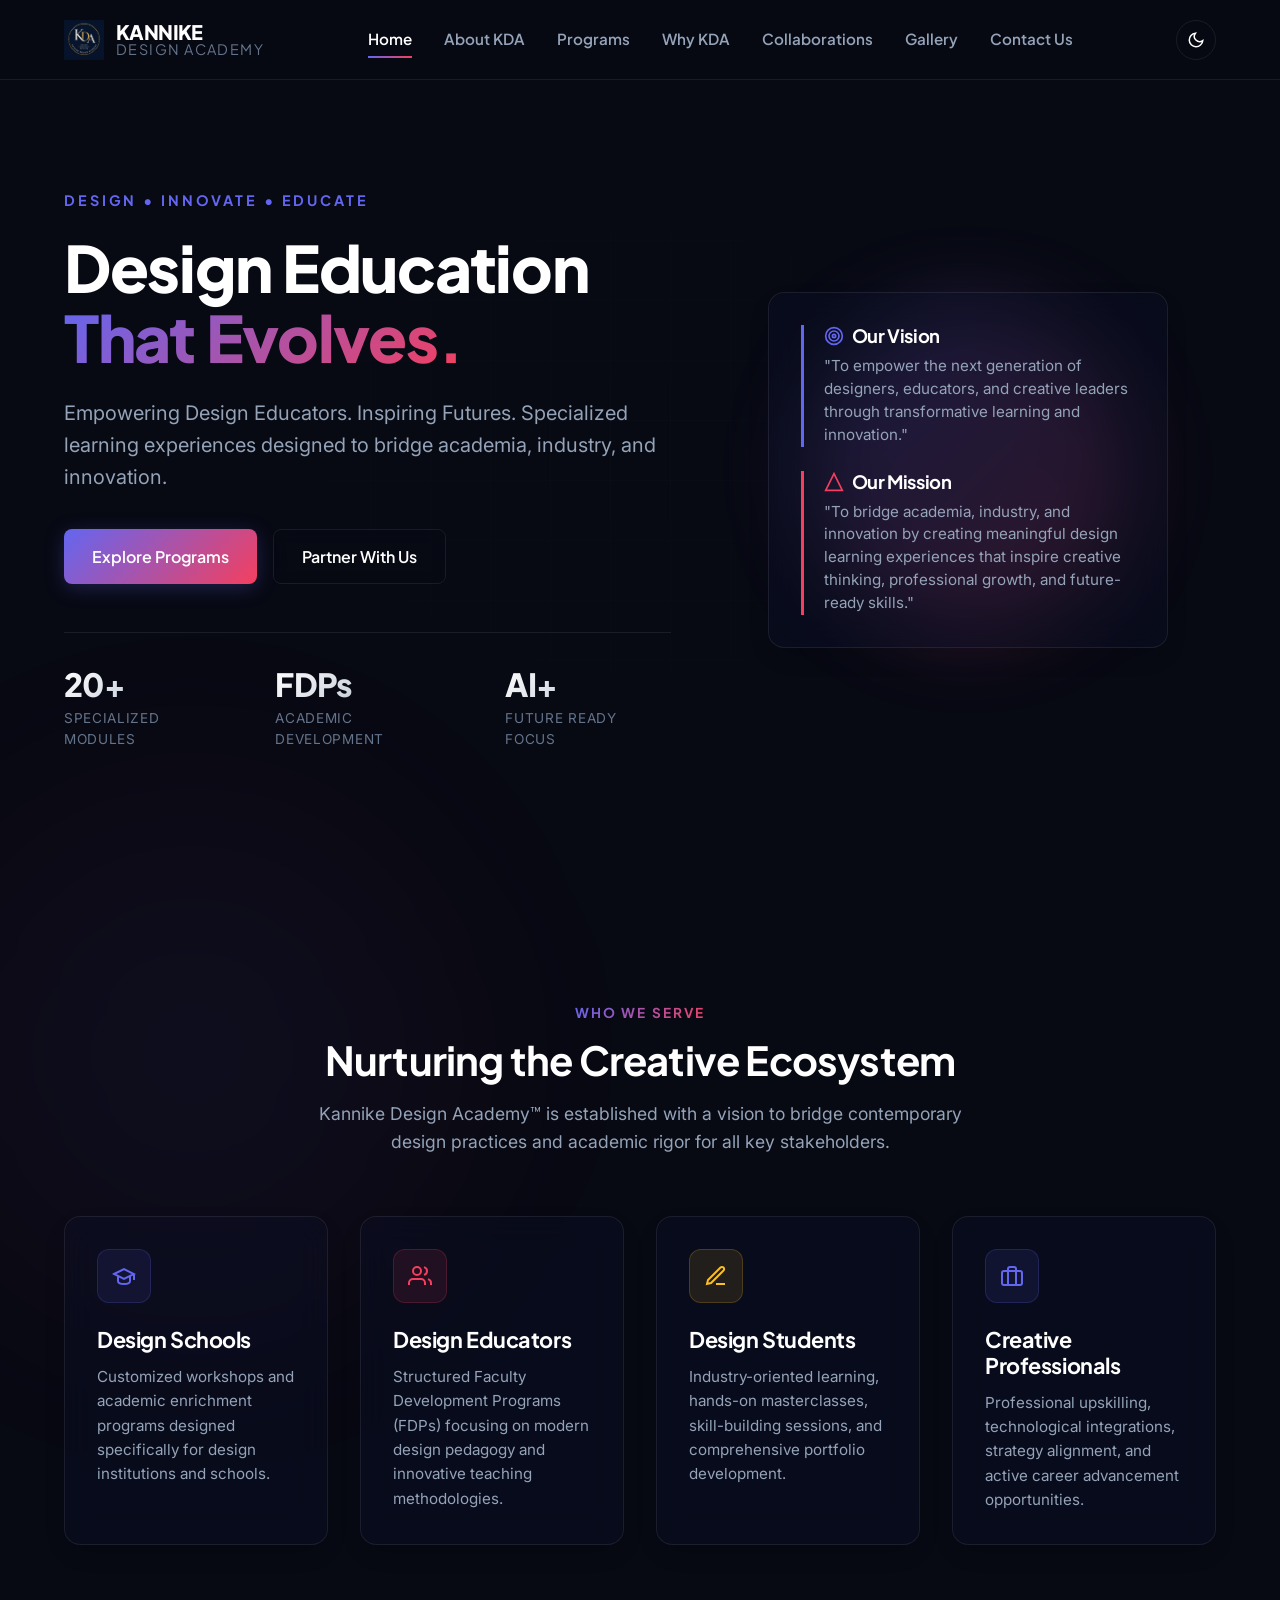
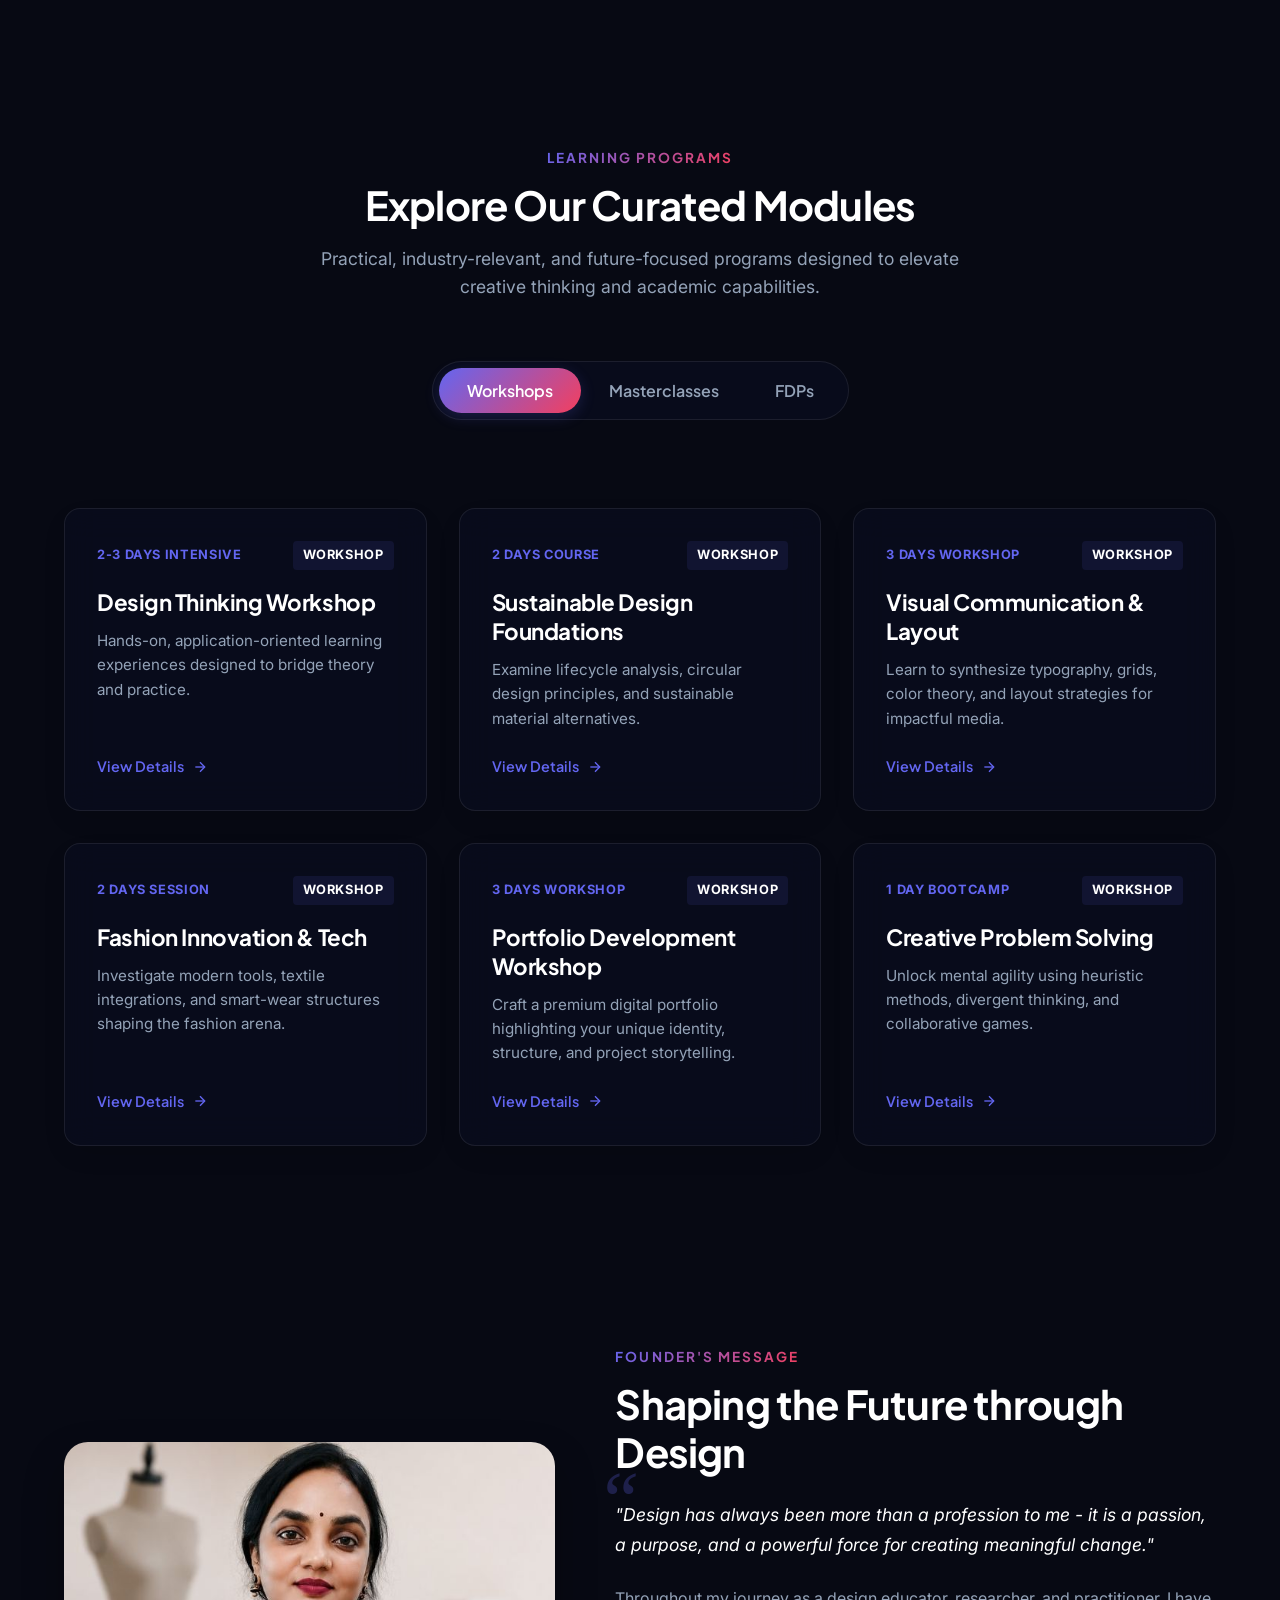
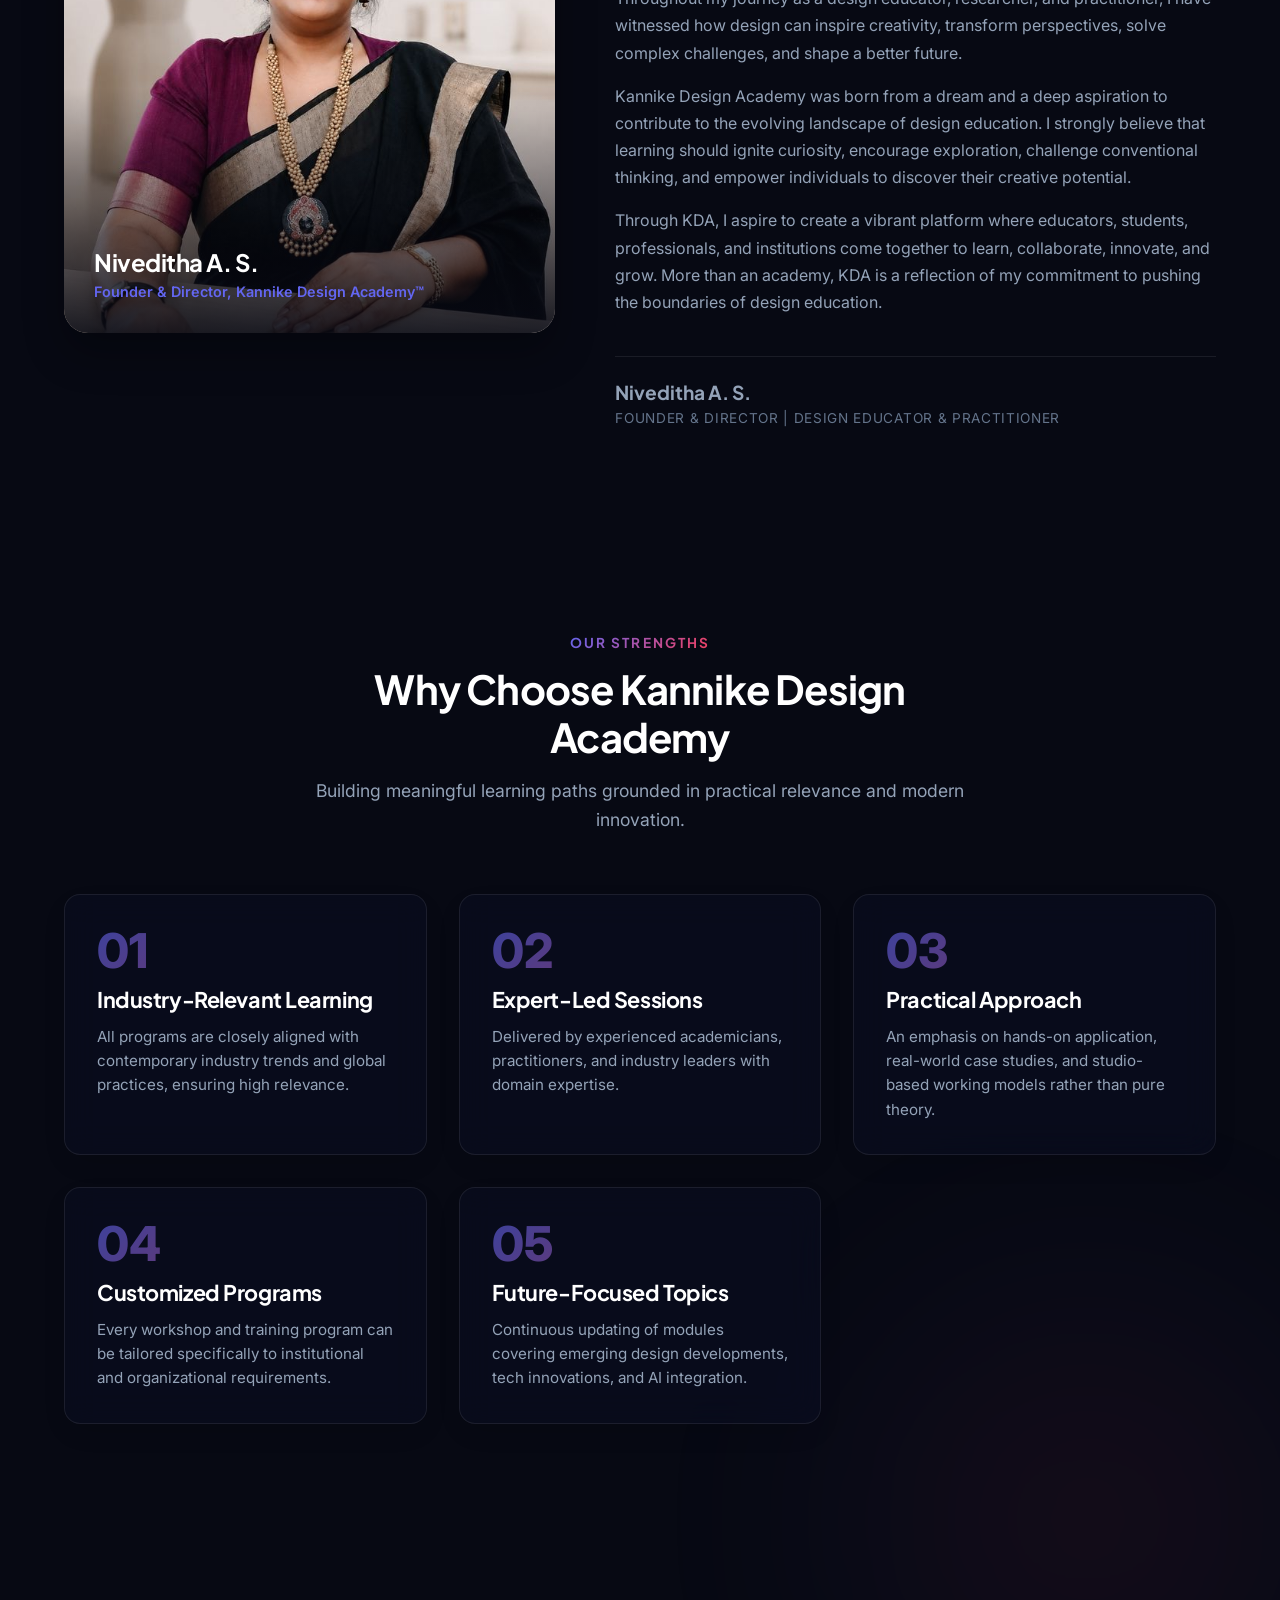
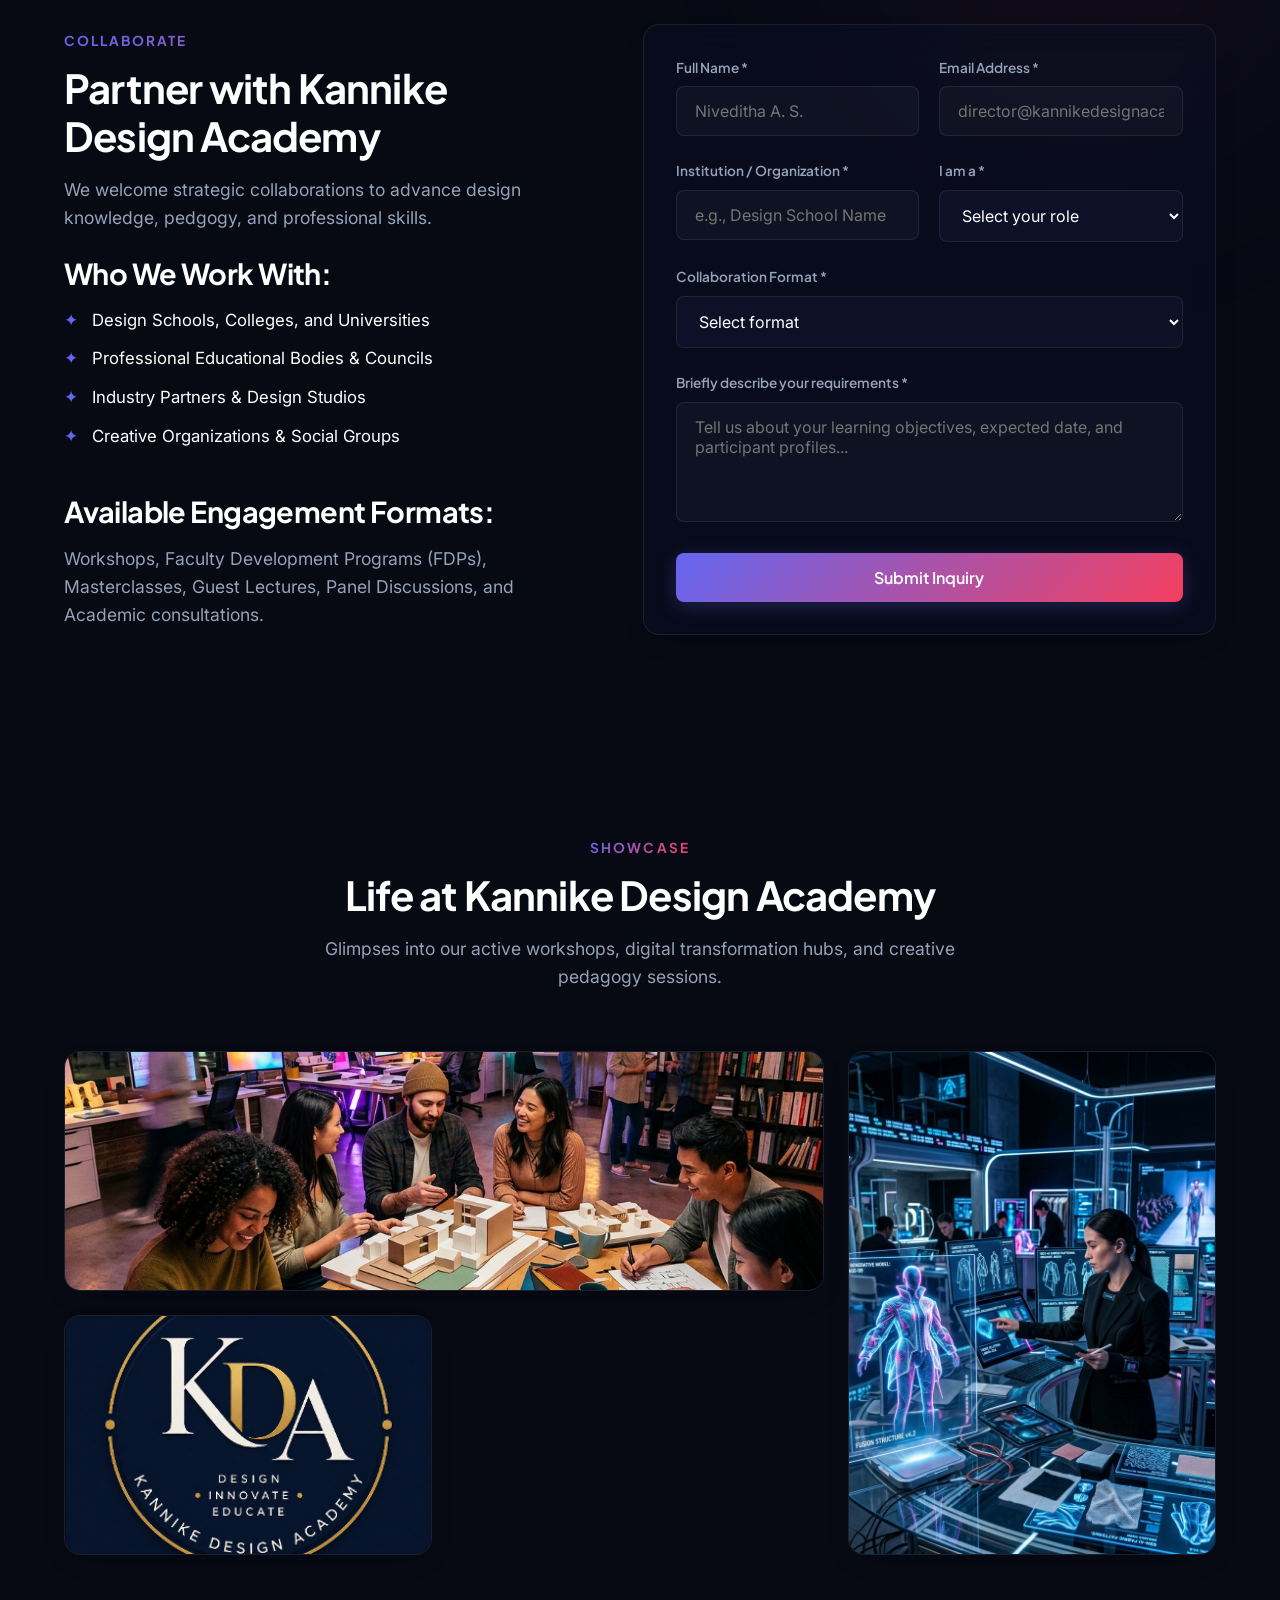
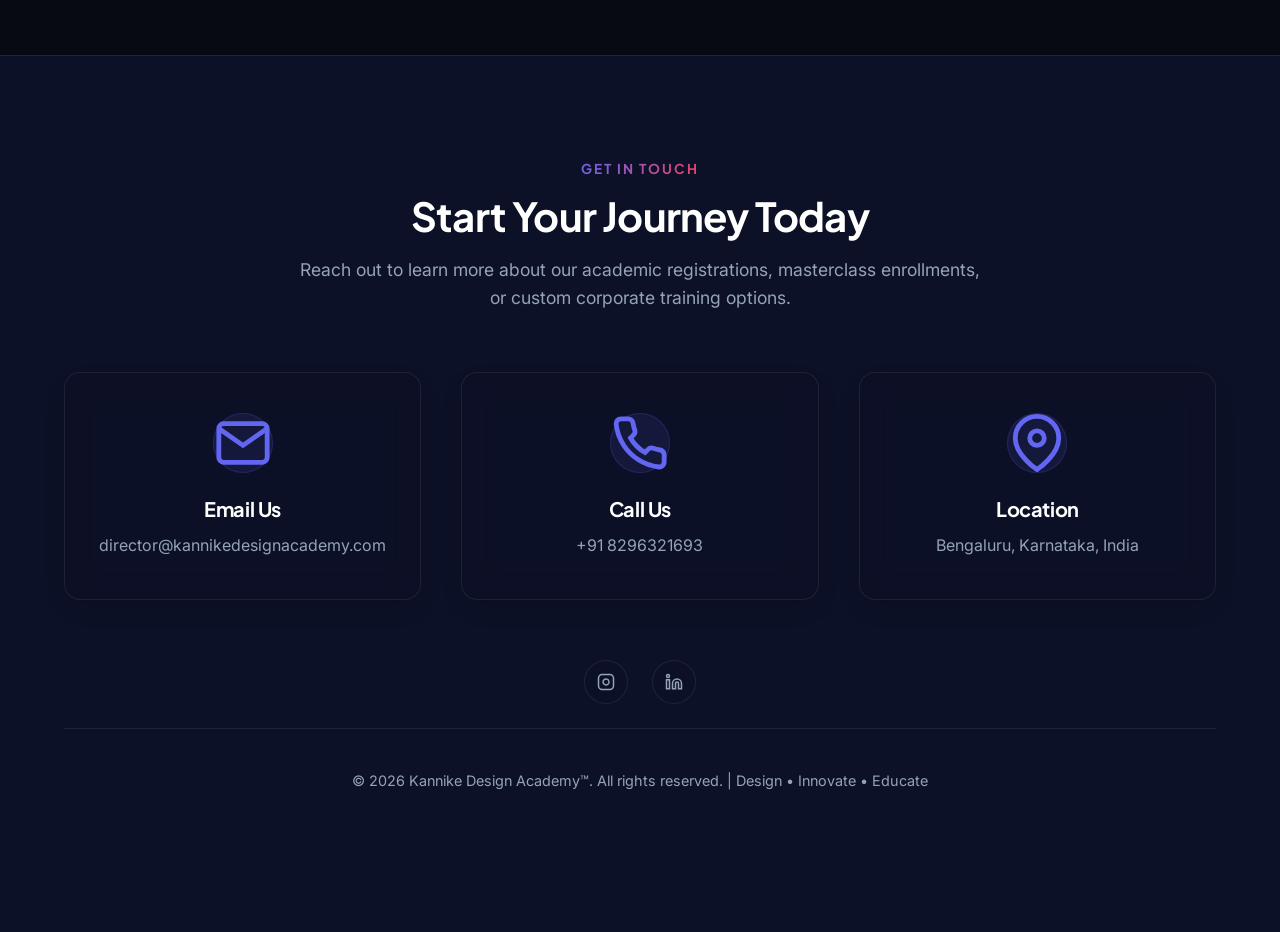
==== index.html @ 9d173d38 "Initial commit" ====
<!DOCTYPE html>
<html lang="en">
<head>
  <meta charset="UTF-8">
  <meta name="viewport" content="width=device-width, initial-scale=1.0">
  <meta name="description" content="Kannike Design Academy™ (KDA) bridges design academia, industry, and contemporary practice through professional development workshops, masterclasses, and FDPs.">
  <title>Kannike Design Academy | Design • Innovate • Educate</title>
  
  <!-- SEO & Social Icons -->
  <link rel="icon" type="image/png" href="assets/logo.png">
  
  <!-- CSS Stylesheet -->
  <link rel="stylesheet" href="index.css">
</head>
<body>

  <!-- ==========================================
       HEADER & NAVIGATION
       ========================================== -->
  <header class="header" id="header">
    <div class="container">
      <a href="#home" class="logo-container" id="nav-logo">
        <img src="assets/logo.png" alt="KDA Logo" class="logo-img">
        <h1 class="logo-text">KANNIKE<span>DESIGN ACADEMY</span></h1>
      </a>
      
      <nav class="nav-menu" id="nav-menu">
        <a href="#home" class="nav-link active" id="link-home">Home</a>
        <a href="#about" class="nav-link" id="link-about">About KDA</a>
        <a href="#programs" class="nav-link" id="link-programs">Programs</a>
        <a href="#why-us" class="nav-link" id="link-why-us">Why KDA</a>
        <a href="#collaborations" class="nav-link" id="link-collab">Collaborations</a>
        <a href="#gallery" class="nav-link" id="link-gallery">Gallery</a>
        <a href="#contact" class="nav-link" id="link-contact">Contact Us</a>
      </nav>
      
      <div class="nav-actions">
        <button class="theme-toggle" id="theme-toggle" aria-label="Toggle Theme">
          <!-- Sun Icon -->
          <svg class="sun-icon" viewBox="0 0 24 24" fill="none" stroke="currentColor" stroke-width="2">
            <circle cx="12" cy="12" r="5"></circle>
            <line x1="12" y1="1" x2="12" y2="3"></line>
            <line x1="12" y1="21" x2="12" y2="23"></line>
            <line x1="4.22" y1="4.22" x2="5.64" y2="5.64"></line>
            <line x1="18.36" y1="18.36" x2="19.78" y2="19.78"></line>
            <line x1="1" y1="12" x2="3" y2="12"></line>
            <line x1="21" y1="12" x2="23" y2="12"></line>
            <line x1="4.22" y1="19.78" x2="5.64" y2="18.36"></line>
            <line x1="18.36" y1="5.64" x2="19.78" y2="4.22"></line>
          </svg>
          <!-- Moon Icon -->
          <svg class="moon-icon" viewBox="0 0 24 24" fill="none" stroke="currentColor" stroke-width="2">
            <path d="M21 12.79A9 9 0 1 1 11.21 3 7 7 0 0 0 21 12.79z"></path>
          </svg>
        </button>
        
        <button class="burger" id="burger" aria-label="Open Menu">
          <span></span>
          <span></span>
          <span></span>
        </button>
      </div>
    </div>
  </header>

  <!-- ==========================================
       HERO BANNER
       ========================================== -->
  <section class="hero" id="home">
    <div class="container">
      <div class="hero-grid">
        <div class="hero-content">
          <span class="hero-tagline">Design • Innovate • Educate</span>
          <h2 class="hero-title">Design Education<br><span class="gradient-text">That Evolves.</span></h2>
          <p class="hero-desc">Empowering Design Educators. Inspiring Futures. Specialized learning experiences designed to bridge academia, industry, and innovation.</p>
          <div class="hero-ctas">
            <a href="#programs" class="btn btn-primary" id="cta-explore">Explore Programs</a>
            <a href="#collaborations" class="btn btn-secondary" id="cta-partner">Partner With Us</a>
          </div>
          <div class="hero-stats">
            <div class="stat-item">
              <h3>20+</h3>
              <p>Specialized Modules</p>
            </div>
            <div class="stat-item">
              <h3>FDPs</h3>
              <p>Academic Development</p>
            </div>
            <div class="stat-item">
              <h3>AI+</h3>
              <p>Future Ready Focus</p>
            </div>
          </div>
        </div>
        
        <div class="hero-visual">
          <div class="visual-sphere"></div>
          <div class="hero-card glass-card">
            <div class="mission-vision-card">
              <div class="mv-item">
                <h4>
                  <svg width="20" height="20" viewBox="0 0 24 24" fill="none" stroke="var(--accent-primary)" stroke-width="2">
                    <circle cx="12" cy="12" r="10"></circle>
                    <circle cx="12" cy="12" r="6"></circle>
                    <circle cx="12" cy="12" r="2"></circle>
                  </svg>
                  Our Vision
                </h4>
                <p>"To empower the next generation of designers, educators, and creative leaders through transformative learning and innovation."</p>
              </div>
              <div class="mv-item vision">
                <h4>
                  <svg width="20" height="20" viewBox="0 0 24 24" fill="none" stroke="var(--accent-secondary)" stroke-width="2">
                    <polygon points="12 2 2 22 22 22"></polygon>
                  </svg>
                  Our Mission
                </h4>
                <p>"To bridge academia, industry, and innovation by creating meaningful design learning experiences that inspire creative thinking, professional growth, and future-ready skills."</p>
              </div>
            </div>
          </div>
        </div>
      </div>
    </div>
  </section>

  <!-- ==========================================
       WHO WE SERVE
       ========================================== -->
  <section class="section" id="about">
    <div class="container">
      <div class="section-header">
        <span class="section-tag">Who We Serve</span>
        <h2 class="section-title">Nurturing the Creative Ecosystem</h2>
        <p class="section-desc">Kannike Design Academy™ is established with a vision to bridge contemporary design practices and academic rigor for all key stakeholders.</p>
      </div>
      
      <div class="serve-grid">
        <div class="serve-card glass-card">
          <div class="serve-icon">
            <svg viewBox="0 0 24 24" fill="none" stroke="currentColor" stroke-width="2">
              <path d="M22 10v6M2 10l10-5 10 5-10 5z"></path>
              <path d="M6 12v5c0 2 2 3 6 3s6-1 6-3v-5"></path>
            </svg>
          </div>
          <h3>Design Schools</h3>
          <p>Customized workshops and academic enrichment programs designed specifically for design institutions and schools.</p>
        </div>
        
        <div class="serve-card glass-card">
          <div class="serve-icon">
            <svg viewBox="0 0 24 24" fill="none" stroke="currentColor" stroke-width="2">
              <path d="M17 21v-2a4 4 0 0 0-4-4H5a4 4 0 0 0-4 4v2"></path>
              <circle cx="9" cy="7" r="4"></circle>
              <path d="M23 21v-2a4 4 0 0 0-3-3.87"></path>
              <path d="M16 3.13a4 4 0 0 1 0 7.75"></path>
            </svg>
          </div>
          <h3>Design Educators</h3>
          <p>Structured Faculty Development Programs (FDPs) focusing on modern design pedagogy and innovative teaching methodologies.</p>
        </div>
        
        <div class="serve-card glass-card">
          <div class="serve-icon">
            <svg viewBox="0 0 24 24" fill="none" stroke="currentColor" stroke-width="2">
              <path d="M12 20h9"></path>
              <path d="M16.5 3.5a2.121 2.121 0 0 1 3 3L7 19l-4 1 1-4L16.5 3.5z"></path>
            </svg>
          </div>
          <h3>Design Students</h3>
          <p>Industry-oriented learning, hands-on masterclasses, skill-building sessions, and comprehensive portfolio development.</p>
        </div>
        
        <div class="serve-card glass-card">
          <div class="serve-icon">
            <svg viewBox="0 0 24 24" fill="none" stroke="currentColor" stroke-width="2">
              <rect x="2" y="7" width="20" height="14" rx="2" ry="2"></rect>
              <path d="M16 21V5a2 2 0 0 0-2-2h-4a2 2 0 0 0-2 2v16"></path>
            </svg>
          </div>
          <h3>Creative Professionals</h3>
          <p>Professional upskilling, technological integrations, strategy alignment, and active career advancement opportunities.</p>
        </div>
      </div>
    </div>
  </section>

  <!-- ==========================================
       PROGRAMS (TABS SYSTEM)
       ========================================== -->
  <section class="section" id="programs">
    <div class="container">
      <div class="section-header">
        <span class="section-tag">Learning Programs</span>
        <h2 class="section-title">Explore Our Curated Modules</h2>
        <p class="section-desc">Practical, industry-relevant, and future-focused programs designed to elevate creative thinking and academic capabilities.</p>
      </div>
      
      <div class="programs-container">
        <!-- Tabs Buttons -->
        <div class="tabs-nav" role="tablist">
          <button class="tab-btn active" id="tab-workshops" role="tab" aria-selected="true" aria-controls="panel-workshops">Workshops</button>
          <button class="tab-btn" id="tab-masterclasses" role="tab" aria-selected="false" aria-controls="panel-masterclasses">Masterclasses</button>
          <button class="tab-btn" id="tab-fdps" role="tab" aria-selected="false" aria-controls="panel-fdps">FDPs</button>
        </div>
        
        <!-- Subfilters for Masterclasses categories -->
        <div class="subfilters-container" id="masterclass-filters">
          <button class="filter-btn active" data-category="all">All Masterclasses</button>
          <button class="filter-btn" data-category="pedagogy">Education & Pedagogy</button>
          <button class="filter-btn" data-category="ai">AI & Tech</button>
          <button class="filter-btn" data-category="fashion">Fashion & Lifestyle</button>
          <button class="filter-btn" data-category="communication">Communication Design</button>
          <button class="filter-btn" data-category="product">Product & Innovation</button>
        </div>
        
        <!-- Workshops Panel -->
        <div class="tab-panel active" id="panel-workshops" role="tabpanel" aria-labelledby="tab-workshops">
          <div class="programs-grid" id="grid-workshops">
            <!-- Dynamic Injection or Static Cards for Workshops -->
          </div>
        </div>
        
        <!-- Masterclasses Panel -->
        <div class="tab-panel" id="panel-masterclasses" role="tabpanel" aria-labelledby="tab-masterclasses">
          <div class="programs-grid" id="grid-masterclasses">
            <!-- Dynamic Injection for Masterclasses -->
          </div>
        </div>
        
        <!-- FDPs Panel -->
        <div class="tab-panel" id="panel-fdps" role="tabpanel" aria-labelledby="tab-fdps">
          <div class="programs-grid" id="grid-fdps">
            <!-- Dynamic Injection for FDPs -->
          </div>
        </div>
      </div>
    </div>
  </section>

  <!-- ==========================================
       FOUNDER'S MESSAGE
       ========================================== -->
  <section class="section" id="founder-section">
    <div class="container">
      <div class="founder-grid">
        <div class="founder-img-wrapper">
          <img src="assets/founder.jpg" alt="Niveditha A. S. - Founder & Director" class="founder-img">
          <div class="founder-overlay">
            <h4>Niveditha A. S.</h4>
            <p>Founder & Director, Kannike Design Academy™</p>
          </div>
        </div>
        
        <div class="founder-text">
          <span class="section-tag" style="align-self: flex-start;">Founder's Message</span>
          <h2 class="section-title" style="margin-bottom: 24px;">Shaping the Future through Design</h2>
          
          <blockquote class="founder-quote">
            "Design has always been more than a profession to me - it is a passion, a purpose, and a powerful force for creating meaningful change."
          </blockquote>
          
          <div class="founder-paragraphs">
            <p>Throughout my journey as a design educator, researcher, and practitioner, I have witnessed how design can inspire creativity, transform perspectives, solve complex challenges, and shape a better future.</p>
            <p>Kannike Design Academy was born from a dream and a deep aspiration to contribute to the evolving landscape of design education. I strongly believe that learning should ignite curiosity, encourage exploration, challenge conventional thinking, and empower individuals to discover their creative potential.</p>
            <p>Through KDA, I aspire to create a vibrant platform where educators, students, professionals, and institutions come together to learn, collaborate, innovate, and grow. More than an academy, KDA is a reflection of my commitment to pushing the boundaries of design education.</p>
          </div>
          
          <div class="founder-signature">
            <p class="signature-name">Niveditha A. S.</p>
            <p class="signature-title">Founder & Director | Design Educator & Practitioner</p>
          </div>
        </div>
      </div>
    </div>
  </section>

  <!-- ==========================================
       WHY CHOOSE KDA
       ========================================== -->
  <section class="section" id="why-us">
    <div class="container">
      <div class="section-header">
        <span class="section-tag">Our Strengths</span>
        <h2 class="section-title">Why Choose Kannike Design Academy</h2>
        <p class="section-desc">Building meaningful learning paths grounded in practical relevance and modern innovation.</p>
      </div>
      
      <div class="why-grid">
        <div class="why-card glass-card">
          <span class="why-num">01</span>
          <h3>Industry-Relevant Learning</h3>
          <p>All programs are closely aligned with contemporary industry trends and global practices, ensuring high relevance.</p>
        </div>
        
        <div class="why-card glass-card">
          <span class="why-num">02</span>
          <h3>Expert-Led Sessions</h3>
          <p>Delivered by experienced academicians, practitioners, and industry leaders with domain expertise.</p>
        </div>
        
        <div class="why-card glass-card">
          <span class="why-num">03</span>
          <h3>Practical Approach</h3>
          <p>An emphasis on hands-on application, real-world case studies, and studio-based working models rather than pure theory.</p>
        </div>
        
        <div class="why-card glass-card">
          <span class="why-num">04</span>
          <h3>Customized Programs</h3>
          <p>Every workshop and training program can be tailored specifically to institutional and organizational requirements.</p>
        </div>
        
        <div class="why-card glass-card">
          <span class="why-num">05</span>
          <h3>Future-Focused Topics</h3>
          <p>Continuous updating of modules covering emerging design developments, tech innovations, and AI integration.</p>
        </div>
      </div>
    </div>
  </section>

  <!-- ==========================================
       COLLABORATIONS / PARTNER WITH US
       ========================================== -->
  <section class="section" id="collaborations">
    <div class="container">
      <div class="collab-grid">
        <div class="collab-info">
          <span class="section-tag">Collaborate</span>
          <h2 class="section-title">Partner with Kannike Design Academy</h2>
          <p class="section-desc" style="margin-bottom: 24px;">We welcome strategic collaborations to advance design knowledge, pedgogy, and professional skills.</p>
          
          <h3>Who We Work With:</h3>
          <ul class="collab-list">
            <li>Design Schools, Colleges, and Universities</li>
            <li>Professional Educational Bodies & Councils</li>
            <li>Industry Partners & Design Studios</li>
            <li>Creative Organizations & Social Groups</li>
          </ul>
          
          <h3>Available Engagement Formats:</h3>
          <p class="section-desc">Workshops, Faculty Development Programs (FDPs), Masterclasses, Guest Lectures, Panel Discussions, and Academic consultations.</p>
        </div>
        
        <div class="collab-form-container glass-card">
          <div class="form-alert" id="form-success-alert">
            <svg width="20" height="20" viewBox="0 0 24 24" fill="none" stroke="currentColor" stroke-width="2">
              <path d="M22 11.08V12a10 10 0 1 1-5.93-9.14"></path>
              <polyline points="22 4 12 14.01 9 11.01"></polyline>
            </svg>
            <span>Thank you! Your collaboration request has been successfully submitted. We will connect with you shortly.</span>
          </div>
          
          <form id="collaboration-form">
            <div class="form-row">
              <div class="form-group">
                <label for="collab-name" class="form-label">Full Name *</label>
                <input type="text" id="collab-name" class="form-control" required placeholder="Niveditha A. S.">
              </div>
              <div class="form-group">
                <label for="collab-email" class="form-label">Email Address *</label>
                <input type="email" id="collab-email" class="form-control" required placeholder="director@kannikedesignacademy.com">
              </div>
            </div>
            
            <div class="form-row">
              <div class="form-group">
                <label for="collab-org" class="form-label">Institution / Organization *</label>
                <input type="text" id="collab-org" class="form-control" required placeholder="e.g., Design School Name">
              </div>
              <div class="form-group">
                <label for="collab-role" class="form-label">I am a *</label>
                <select id="collab-role" class="form-control" required style="background-color: var(--bg-secondary);">
                  <option value="" disabled selected>Select your role</option>
                  <option value="school">Academic Leader / school Representative</option>
                  <option value="educator">Design Educator</option>
                  <option value="student">Design Student</option>
                  <option value="professional">Creative Professional</option>
                  <option value="industry">Industry Partner</option>
                </select>
              </div>
            </div>
            
            <div class="form-group">
              <label for="collab-format" class="form-label">Collaboration Format *</label>
              <select id="collab-format" class="form-control" required style="background-color: var(--bg-secondary);">
                <option value="" disabled selected>Select format</option>
                <option value="workshop">Custom Workshop</option>
                <option value="fdp">Faculty Development Program</option>
                <option value="masterclass">Expert Masterclass</option>
                <option value="consultation">Academic / Curriculum Consultation</option>
                <option value="other">Other Collaboration</option>
              </select>
            </div>
            
            <div class="form-group">
              <label for="collab-message" class="form-label">Briefly describe your requirements *</label>
              <textarea id="collab-message" class="form-control" required placeholder="Tell us about your learning objectives, expected date, and participant profiles..."></textarea>
            </div>
            
            <button type="submit" class="btn btn-primary" id="btn-collab-submit" style="width: 100%;">Submit Inquiry</button>
          </form>
        </div>
      </div>
    </div>
  </section>

  <!-- ==========================================
       GALLERY SECTION
       ========================================== -->
  <section class="section" id="gallery">
    <div class="container">
      <div class="section-header">
        <span class="section-tag">Showcase</span>
        <h2 class="section-title">Life at Kannike Design Academy</h2>
        <p class="section-desc">Glimpses into our active workshops, digital transformation hubs, and creative pedagogy sessions.</p>
      </div>
      
      <div class="gallery-grid">
        <div class="gallery-item wide glass-card" style="padding: 0;">
          <img src="assets/gallery1.png" alt="Collaborative design workshop in progress" class="gallery-img">
          <div class="gallery-overlay">
            <h4>Collaborative Design Workshop</h4>
            <p>Practical and team-based creative problem solving.</p>
          </div>
        </div>
        
        <div class="gallery-item tall glass-card" style="padding: 0;">
          <img src="assets/gallery2.png" alt="Generative AI research station" class="gallery-img">
          <div class="gallery-overlay">
            <h4>Generative AI Fashion Lab</h4>
            <p>Integrating advanced technology into design workflows.</p>
          </div>
        </div>
        
        <div class="gallery-item glass-card" style="padding: 0;">
          <img src="assets/logo.png" alt="Brand Identity details" class="gallery-img">
          <div class="gallery-overlay">
            <h4>Brand Core</h4>
            <p>Kannike Design Academy Identity Showcase.</p>
          </div>
        </div>
      </div>
    </div>
  </section>

  <!-- ==========================================
       CONTACT US
       ========================================== -->
  <section class="section contact-section" id="contact">
    <div class="container">
      <div class="section-header">
        <span class="section-tag">Get In Touch</span>
        <h2 class="section-title">Start Your Journey Today</h2>
        <p class="section-desc">Reach out to learn more about our academic registrations, masterclass enrollments, or custom corporate training options.</p>
      </div>
      
      <div class="contact-grid">
        <div class="contact-card glass-card">
          <div class="contact-icon">
            <svg viewBox="0 0 24 24" fill="none" stroke="currentColor" stroke-width="2">
              <path d="M4 4h16c1.1 0 2 .9 2 2v12c0 1.1-.9 2-2 2H4c-1.1 0-2-.9-2-2V6c0-1.1.9-2 2-2z"></path>
              <polyline points="22,6 12,13 2,6"></polyline>
            </svg>
          </div>
          <h3>Email Us</h3>
          <p><a href="mailto:director@kannikedesignacademy.com">director@kannikedesignacademy.com</a></p>
        </div>
        
        <div class="contact-card glass-card">
          <div class="contact-icon">
            <svg viewBox="0 0 24 24" fill="none" stroke="currentColor" stroke-width="2">
              <path d="M22 16.92v3a2 2 0 0 1-2.18 2 19.79 19.79 0 0 1-8.63-3.07 19.5 19.5 0 0 1-6-6 19.79 19.79 0 0 1-3.07-8.67A2 2 0 0 1 4.11 2h3a2 2 0 0 1 2 1.72 12.84 12.84 0 0 0 .7 2.81 2 2 0 0 1-.45 2.11L8.09 9.91a16 16 0 0 0 6 6l1.27-1.27a2 2 0 0 1 2.11-.45 12.84 12.84 0 0 0 2.81.7A2 2 0 0 1 22 16.92z"></path>
            </svg>
          </div>
          <h3>Call Us</h3>
          <p><a href="tel:+918296321693">+91 8296321693</a></p>
        </div>
        
        <div class="contact-card glass-card">
          <div class="contact-icon">
            <svg viewBox="0 0 24 24" fill="none" stroke="currentColor" stroke-width="2">
              <path d="M21 10c0 7-9 13-9 13s-9-6-9-13a9 9 0 0 1 18 0z"></path>
              <circle cx="12" cy="10" r="3"></circle>
            </svg>
          </div>
          <h3>Location</h3>
          <p>Bengaluru, Karnataka, India</p>
        </div>
      </div>
      
      <div class="footer-socials">
        <a href="https://instagram.com/kannikedesignacademy" target="_blank" rel="noopener noreferrer" class="social-link" aria-label="Instagram">
          <svg viewBox="0 0 24 24" fill="none" stroke="currentColor" stroke-width="2">
            <rect x="2" y="2" width="20" height="20" rx="5" ry="5"></rect>
            <path d="M16 11.37A4 4 0 1 1 12.63 8 4 4 0 0 1 16 11.37z"></path>
            <line x1="17.5" y1="6.5" x2="17.51" y2="6.5"></line>
          </svg>
        </a>
        <a href="https://www.linkedin.com/in/kannike-design-academy-aa9038416/" target="_blank" rel="noopener noreferrer" class="social-link" aria-label="LinkedIn">
          <svg viewBox="0 0 24 24" fill="none" stroke="currentColor" stroke-width="2">
            <path d="M16 8a6 6 0 0 1 6 6v7h-4v-7a2 2 0 0 0-2-2 2 2 0 0 0-2 2v7h-4v-7a6 6 0 0 1 6-6z"></path>
            <rect x="2" y="9" width="4" height="12"></rect>
            <circle cx="4" cy="4" r="2"></circle>
          </svg>
        </a>
      </div>
      
      <footer class="footer">
        <p>&copy; 2026 Kannike Design Academy™. All rights reserved. | Design • Innovate • Educate</p>
      </footer>
    </div>
  </section>

  <!-- ==========================================
       PROGRAM DETAILS MODAL (DYNAMIC CONTENT)
       ========================================= -->
  <div class="modal-overlay" id="program-modal-overlay">
    <div class="modal-container glass-card" id="program-modal-container">
      <button class="modal-close" id="modal-close-btn" aria-label="Close modal">
        <svg viewBox="0 0 24 24" fill="none" stroke="currentColor" stroke-width="2">
          <line x1="18" y1="6" x2="6" y2="18"></line>
          <line x1="6" y1="6" x2="18" y2="18"></line>
        </svg>
      </button>
      <div id="modal-content-area">
        <!-- Content will be injected dynamically via JS -->
      </div>
    </div>
  </div>

  <!-- ==========================================
       LIGHTBOX MODAL FOR GALLERY
       ========================================== -->
  <div class="lightbox-overlay" id="lightbox-overlay">
    <div class="lightbox-img-wrapper">
      <img src="" alt="Gallery Lightbox" class="lightbox-img" id="lightbox-img">
    </div>
  </div>

  <!-- JavaScript -->
  <script src="index.js"></script>
</body>
</html>
---- index.css ----
@import url('https://fonts.googleapis.com/css2?family=Plus+Jakarta+Sans:wght@300;400;500;600;700;800&family=Inter:wght@300;400;500;600;700&display=swap');

/* ==========================================
   CSS VARIABLES & THEME SYSTEM
   ========================================== */
:root {
  /* Fonts */
  --font-heading: 'Plus Jakarta Sans', sans-serif;
  --font-body: 'Inter', sans-serif;

  /* Colors (Dark Mode - Default) */
  --bg-primary: #070913;
  --bg-secondary: #0d1127;
  --bg-card: rgba(13, 17, 39, 0.45);
  --bg-card-hover: rgba(22, 29, 66, 0.6);
  --border-color: rgba(255, 255, 255, 0.08);
  --border-hover: rgba(99, 102, 241, 0.4);
  
  --text-primary: #ffffff;
  --text-secondary: #94a3b8;
  --text-muted: #64748b;
  
  --accent-primary: #6366f1; /* Indigo */
  --accent-primary-rgb: 99, 102, 241;
  --accent-secondary: #f43f5e; /* Rose */
  --accent-secondary-rgb: 244, 63, 94;
  --accent-tertiary: #fbbf24; /* Amber / Gold */
  
  --glow-color: rgba(99, 102, 241, 0.15);
  
  /* UI Constants */
  --header-height: 80px;
  --radius-sm: 8px;
  --radius-md: 16px;
  --radius-lg: 24px;
  --transition-smooth: all 0.4s cubic-bezier(0.4, 0, 0.2, 1);
  --container-width: 1200px;
  --bg-header: rgba(7, 9, 19, 0.75);
}

/* Light Mode Overrides */
.light-theme {
  --bg-primary: #f8fafc;
  --bg-secondary: #f1f5f9;
  --bg-card: rgba(255, 255, 255, 0.65);
  --bg-card-hover: rgba(255, 255, 255, 0.9);
  --border-color: rgba(15, 23, 42, 0.08);
  --border-hover: rgba(99, 102, 241, 0.3);
  
  --text-primary: #0f172a;
  --text-secondary: #475569;
  --text-muted: #64748b;
  
  --accent-primary: #4f46e5;
  --accent-primary-rgb: 79, 70, 229;
  --accent-secondary: #e11d48;
  --accent-secondary-rgb: 225, 29, 72;
  
  --glow-color: rgba(79, 70, 229, 0.08);
  --bg-header: rgba(248, 250, 252, 0.75);
}

/* ==========================================
   RESET & BASE STYLES
   ========================================== */
* {
  margin: 0;
  padding: 0;
  box-sizing: border-box;
}

html {
  scroll-behavior: smooth;
  overflow-x: hidden;
}

body {
  background-color: var(--bg-primary);
  color: var(--text-primary);
  font-family: var(--font-body);
  line-height: 1.6;
  transition: background-color 0.5s ease, color 0.5s ease;
  position: relative;
  overflow-x: hidden;
}

/* Ambient glow blobs in background */
body::before, body::after {
  content: "";
  position: absolute;
  width: 50vw;
  height: 50vw;
  border-radius: 50%;
  background: radial-gradient(circle, rgba(var(--accent-primary-rgb), 0.08) 0%, rgba(var(--accent-secondary-rgb), 0.03) 50%, transparent 100%);
  z-index: -2;
  pointer-events: none;
  filter: blur(80px);
  top: 10%;
  left: -10%;
}
body::after {
  background: radial-gradient(circle, rgba(var(--accent-secondary-rgb), 0.07) 0%, rgba(var(--accent-primary-rgb), 0.02) 60%, transparent 100%);
  top: 60%;
  right: -10%;
  left: auto;
}

h1, h2, h3, h4, h5, h6 {
  font-family: var(--font-heading);
  font-weight: 700;
  letter-spacing: -0.02em;
  line-height: 1.2;
}

p {
  color: var(--text-secondary);
}

a {
  text-decoration: none;
  color: inherit;
  transition: var(--transition-smooth);
}

button, input, textarea, select {
  font-family: inherit;
  font-size: inherit;
}

/* Custom Scrollbar */
::-webkit-scrollbar {
  width: 10px;
}
::-webkit-scrollbar-track {
  background: var(--bg-primary);
}
::-webkit-scrollbar-thumb {
  background: var(--border-color);
  border-radius: 5px;
  border: 2px solid var(--bg-primary);
}
::-webkit-scrollbar-thumb:hover {
  background: var(--text-muted);
}

/* ==========================================
   LAYOUT & UTILITIES
   ========================================== */
.container {
  width: 100%;
  max-width: var(--container-width);
  margin: 0 auto;
  padding: 0 24px;
}

.section {
  padding: 100px 0;
  position: relative;
}

.section-header {
  text-align: center;
  max-width: 700px;
  margin: 0 auto 60px auto;
}

.section-tag {
  display: inline-block;
  font-family: var(--font-heading);
  font-size: 0.85rem;
  font-weight: 700;
  text-transform: uppercase;
  letter-spacing: 0.15em;
  background: linear-gradient(135deg, var(--accent-primary), var(--accent-secondary));
  -webkit-background-clip: text;
  -webkit-text-fill-color: transparent;
  margin-bottom: 12px;
}

.section-title {
  font-size: 2.5rem;
  margin-bottom: 16px;
}

.section-desc {
  font-size: 1.1rem;
  color: var(--text-secondary);
}

/* Buttons */
.btn {
  display: inline-flex;
  align-items: center;
  justify-content: center;
  padding: 14px 28px;
  border-radius: var(--radius-sm);
  font-weight: 600;
  cursor: pointer;
  transition: var(--transition-smooth);
  border: none;
  font-family: var(--font-heading);
  gap: 8px;
}

.btn-primary {
  background: linear-gradient(135deg, var(--accent-primary), var(--accent-secondary));
  color: #ffffff;
  box-shadow: 0 4px 20px rgba(var(--accent-primary-rgb), 0.25);
  position: relative;
  overflow: hidden;
  z-index: 1;
}

.btn-primary::before {
  content: '';
  position: absolute;
  top: 0;
  left: 0;
  width: 100%;
  height: 100%;
  background: linear-gradient(135deg, var(--accent-secondary), var(--accent-primary));
  opacity: 0;
  transition: var(--transition-smooth);
  z-index: -1;
}

.btn-primary:hover {
  box-shadow: 0 6px 24px rgba(var(--accent-primary-rgb), 0.35);
  transform: translateY(-2px);
}

.btn-primary:hover::before {
  opacity: 1;
}

.btn-secondary {
  background: transparent;
  color: var(--text-primary);
  border: 1px solid var(--border-color);
  backdrop-filter: blur(8px);
}

.btn-secondary:hover {
  background: var(--bg-card-hover);
  border-color: var(--text-secondary);
  transform: translateY(-2px);
}

/* Glass Card Base */
.glass-card {
  background: var(--bg-card);
  backdrop-filter: blur(16px);
  -webkit-backdrop-filter: blur(16px);
  border: 1px solid var(--border-color);
  border-radius: var(--radius-md);
  padding: 32px;
  transition: var(--transition-smooth);
  box-shadow: 0 10px 30px -10px rgba(0, 0, 0, 0.2);
}

.glass-card:hover {
  border-color: var(--border-hover);
  transform: translateY(-5px);
  box-shadow: 0 15px 35px -5px rgba(0, 0, 0, 0.3), 0 0 15px var(--glow-color);
}

/* Gradient Text */
.gradient-text {
  background: linear-gradient(135deg, var(--accent-primary) 0%, var(--accent-secondary) 100%);
  -webkit-background-clip: text;
  -webkit-text-fill-color: transparent;
}

/* ==========================================
   HEADER & NAVIGATION
   ========================================== */
.header {
  position: fixed;
  top: 0;
  left: 0;
  width: 100%;
  height: var(--header-height);
  z-index: 100;
  background: var(--bg-header);
  backdrop-filter: blur(12px);
  -webkit-backdrop-filter: blur(12px);
  border-bottom: 1px solid var(--border-color);
  transition: var(--transition-smooth);
}

.header.scrolled {
  height: 70px;
  background: var(--bg-primary);
  box-shadow: 0 4px 20px rgba(0, 0, 0, 0.15);
}

.header .container {
  height: 100%;
  display: flex;
  align-items: center;
  justify-content: space-between;
}

.logo-container {
  display: flex;
  align-items: center;
  gap: 12px;
}

.logo-img {
  height: 40px;
  width: auto;
}

.logo-text {
  font-size: 1.25rem;
  font-weight: 800;
  letter-spacing: -0.03em;
  font-family: var(--font-heading);
}

.logo-text span {
  font-weight: 400;
  font-size: 0.9rem;
  color: var(--text-muted);
  display: block;
  margin-top: -3px;
  letter-spacing: 0.1em;
}

.nav-menu {
  display: flex;
  align-items: center;
  gap: 32px;
}

.nav-link {
  font-family: var(--font-heading);
  font-size: 0.95rem;
  font-weight: 600;
  color: var(--text-secondary);
  position: relative;
  padding: 6px 0;
}

.nav-link:hover, .nav-link.active {
  color: var(--text-primary);
}

.nav-link::after {
  content: '';
  position: absolute;
  bottom: 0;
  left: 0;
  width: 0;
  height: 2px;
  background: linear-gradient(90deg, var(--accent-primary), var(--accent-secondary));
  transition: var(--transition-smooth);
}

.nav-link:hover::after, .nav-link.active::after {
  width: 100%;
}

.nav-actions {
  display: flex;
  align-items: center;
  gap: 20px;
}

/* Theme Toggle Button */
.theme-toggle {
  background: transparent;
  border: 1px solid var(--border-color);
  width: 40px;
  height: 40px;
  border-radius: 50%;
  cursor: pointer;
  display: flex;
  align-items: center;
  justify-content: center;
  color: var(--text-primary);
  transition: var(--transition-smooth);
}

.theme-toggle:hover {
  background: var(--bg-card-hover);
  border-color: var(--accent-primary);
}

.theme-toggle svg {
  width: 18px;
  height: 18px;
}

.theme-toggle .sun-icon {
  display: none;
}

.light-theme .theme-toggle .sun-icon {
  display: block;
}

.light-theme .theme-toggle .moon-icon {
  display: none;
}

/* Burger Menu */
.burger {
  display: none;
  cursor: pointer;
  background: transparent;
  border: none;
  padding: 8px;
}

.burger span {
  display: block;
  width: 24px;
  height: 2px;
  background-color: var(--text-primary);
  margin: 5px 0;
  transition: 0.4s;
}

/* ==========================================
   HERO BANNER
   ========================================== */
.hero {
  min-height: 100vh;
  display: flex;
  align-items: center;
  padding-top: calc(var(--header-height) + 40px);
  padding-bottom: 80px;
  position: relative;
  overflow: hidden;
}

/* Grid background pattern */
.hero::before {
  content: '';
  position: absolute;
  inset: 0;
  background-image: 
    linear-gradient(rgba(255, 255, 255, 0.01) 1px, transparent 1px),
    linear-gradient(90deg, rgba(255, 255, 255, 0.01) 1px, transparent 1px);
  background-size: 60px 60px;
  background-position: center top;
  mask-image: radial-gradient(ellipse at 50% 50%, black, transparent 70%);
  -webkit-mask-image: radial-gradient(ellipse at 50% 50%, black, transparent 70%);
  z-index: -1;
  pointer-events: none;
}

.hero-grid {
  display: grid;
  grid-template-columns: 1.1fr 0.9fr;
  gap: 48px;
  align-items: center;
}

.hero-content {
  display: flex;
  flex-direction: column;
}

.hero-tagline {
  font-family: var(--font-heading);
  font-size: 0.9rem;
  letter-spacing: 0.2em;
  text-transform: uppercase;
  color: var(--accent-primary);
  font-weight: 700;
  margin-bottom: 20px;
}

.hero-title {
  font-size: 4rem;
  line-height: 1.1;
  margin-bottom: 24px;
  font-weight: 800;
}

.hero-desc {
  font-size: 1.25rem;
  line-height: 1.6;
  margin-bottom: 36px;
  max-width: 600px;
}

.hero-ctas {
  display: flex;
  gap: 16px;
  margin-bottom: 48px;
}

.hero-stats {
  display: flex;
  gap: 40px;
  border-top: 1px solid var(--border-color);
  padding-top: 32px;
}

.stat-item h3 {
  font-size: 2rem;
  font-weight: 800;
  margin-bottom: 4px;
  background: linear-gradient(135deg, var(--text-primary), var(--text-secondary));
  -webkit-background-clip: text;
  -webkit-text-fill-color: transparent;
}

.stat-item p {
  font-size: 0.85rem;
  text-transform: uppercase;
  letter-spacing: 0.05em;
  color: var(--text-muted);
}

/* Hero Right Side Interactive Display */
.hero-visual {
  position: relative;
  display: flex;
  justify-content: center;
  align-items: center;
}

.visual-sphere {
  width: 320px;
  height: 320px;
  border-radius: 50%;
  background: linear-gradient(135deg, rgba(var(--accent-primary-rgb), 0.3) 0%, rgba(var(--accent-secondary-rgb), 0.3) 100%);
  filter: blur(40px);
  position: absolute;
  z-index: -1;
  animation: float-sphere 8s infinite alternate ease-in-out;
}

.hero-card {
  width: 100%;
  max-width: 400px;
  position: relative;
  z-index: 1;
}

.mission-vision-card {
  display: flex;
  flex-direction: column;
  gap: 24px;
}

.mv-item {
  border-left: 3px solid var(--accent-primary);
  padding-left: 20px;
}

.mv-item.vision {
  border-left-color: var(--accent-secondary);
}

.mv-item h4 {
  font-size: 1.15rem;
  margin-bottom: 8px;
  display: flex;
  align-items: center;
  gap: 8px;
}

.mv-item p {
  font-size: 0.95rem;
  line-height: 1.5;
}

/* ==========================================
   WHO WE SERVE
   ========================================== */
.serve-grid {
  display: grid;
  grid-template-columns: repeat(auto-fit, minmax(260px, 1fr));
  gap: 32px;
}

.serve-card {
  display: flex;
  flex-direction: column;
}

.serve-icon {
  width: 54px;
  height: 54px;
  border-radius: 12px;
  background: rgba(var(--accent-primary-rgb), 0.1);
  display: flex;
  align-items: center;
  justify-content: center;
  color: var(--accent-primary);
  margin-bottom: 24px;
  border: 1px solid rgba(var(--accent-primary-rgb), 0.2);
}

.serve-card:nth-child(2) .serve-icon {
  background: rgba(var(--accent-secondary-rgb), 0.1);
  color: var(--accent-secondary);
  border-color: rgba(var(--accent-secondary-rgb), 0.2);
}

.serve-card:nth-child(3) .serve-icon {
  background: rgba(251, 191, 36, 0.1);
  color: var(--accent-tertiary);
  border-color: rgba(251, 191, 36, 0.2);
}

.serve-card:nth-child(4) .serve-icon {
  background: rgba(99, 102, 241, 0.1);
  color: var(--accent-primary);
  border-color: rgba(99, 102, 241, 0.2);
}

.serve-card svg {
  width: 24px;
  height: 24px;
}

.serve-card h3 {
  font-size: 1.35rem;
  margin-bottom: 12px;
}

.serve-card p {
  font-size: 0.95rem;
}

/* ==========================================
   PROGRAMS (WORKSHOPS, MASTERCLASSES, FDPS)
   ========================================== */
.programs-container {
  display: flex;
  flex-direction: column;
  align-items: center;
}

/* Tab Navigation */
.tabs-nav {
  display: flex;
  background: var(--bg-card);
  padding: 6px;
  border-radius: 30px;
  border: 1px solid var(--border-color);
  margin-bottom: 48px;
}

.tab-btn {
  background: transparent;
  border: none;
  padding: 12px 28px;
  border-radius: 24px;
  font-family: var(--font-heading);
  font-weight: 600;
  color: var(--text-secondary);
  cursor: pointer;
  transition: var(--transition-smooth);
}

.tab-btn:hover {
  color: var(--text-primary);
}

.tab-btn.active {
  background: linear-gradient(135deg, var(--accent-primary), var(--accent-secondary));
  color: #ffffff;
  box-shadow: 0 4px 15px rgba(var(--accent-primary-rgb), 0.2);
}

/* Subfilters for Masterclasses */
.subfilters-container {
  display: flex;
  flex-wrap: wrap;
  justify-content: center;
  gap: 12px;
  margin-bottom: 40px;
  opacity: 0;
  max-height: 0;
  overflow: hidden;
  transition: all 0.5s cubic-bezier(0.4, 0, 0.2, 1);
}

.subfilters-container.show {
  opacity: 1;
  max-height: 100px;
}

.filter-btn {
  background: var(--bg-card);
  border: 1px solid var(--border-color);
  padding: 8px 18px;
  border-radius: 20px;
  font-size: 0.85rem;
  font-weight: 600;
  color: var(--text-secondary);
  cursor: pointer;
  transition: var(--transition-smooth);
}

.filter-btn:hover, .filter-btn.active {
  background: var(--bg-card-hover);
  border-color: var(--accent-primary);
  color: var(--text-primary);
}

/* Program Content Panels */
.tab-panel {
  display: none;
  width: 100%;
  animation: fadeIn 0.6s ease;
}

.tab-panel.active {
  display: block;
}

/* Grid representation */
.programs-grid {
  display: grid;
  grid-template-columns: repeat(auto-fill, minmax(320px, 1fr));
  gap: 32px;
}

.program-card {
  display: flex;
  flex-direction: column;
  height: 100%;
}

.program-meta {
  display: flex;
  justify-content: space-between;
  align-items: center;
  margin-bottom: 18px;
  font-size: 0.8rem;
  text-transform: uppercase;
  font-weight: 700;
  letter-spacing: 0.05em;
}

.program-category {
  color: var(--accent-primary);
}

.program-tag {
  background: rgba(var(--accent-primary-rgb), 0.1);
  padding: 4px 10px;
  border-radius: 4px;
}

.program-card h3 {
  font-size: 1.4rem;
  margin-bottom: 12px;
  line-height: 1.3;
}

.program-desc {
  font-size: 0.95rem;
  margin-bottom: 24px;
  flex-grow: 1;
}

.program-action {
  align-self: flex-start;
  font-family: var(--font-heading);
  font-weight: 600;
  font-size: 0.9rem;
  color: var(--accent-primary);
  display: inline-flex;
  align-items: center;
  gap: 8px;
  cursor: pointer;
}

.program-action svg {
  width: 16px;
  height: 16px;
  transition: var(--transition-smooth);
}

.program-card:hover .program-action svg {
  transform: translateX(5px);
}

/* ==========================================
   FOUNDER'S MESSAGE
   ========================================== */
.founder-grid {
  display: grid;
  grid-template-columns: 0.9fr 1.1fr;
  gap: 60px;
  align-items: center;
}

.founder-img-wrapper {
  position: relative;
  border-radius: var(--radius-lg);
  overflow: hidden;
  aspect-ratio: 1;
  box-shadow: 0 20px 40px rgba(0, 0, 0, 0.3);
}

.founder-img {
  width: 100%;
  height: 100%;
  object-fit: cover;
  transition: var(--transition-smooth);
}

.founder-img-wrapper:hover .founder-img {
  transform: scale(1.03);
}

.founder-overlay {
  position: absolute;
  inset: 0;
  background: linear-gradient(to top, rgba(7, 9, 19, 0.9) 0%, rgba(7, 9, 19, 0) 50%);
  display: flex;
  flex-direction: column;
  justify-content: flex-end;
  padding: 30px;
}

.founder-overlay h4 {
  font-size: 1.5rem;
  margin-bottom: 4px;
}

.founder-overlay p {
  font-size: 0.9rem;
  color: var(--accent-primary);
  font-weight: 600;
}

.founder-text {
  display: flex;
  flex-direction: column;
  justify-content: center;
}

.founder-quote {
  font-size: 1.1rem;
  line-height: 1.75;
  font-style: italic;
  margin-bottom: 24px;
  position: relative;
}

.founder-quote::before {
  content: "“";
  font-family: serif;
  font-size: 5rem;
  color: var(--accent-primary);
  opacity: 0.25;
  position: absolute;
  top: -40px;
  left: -20px;
  line-height: 1;
}

.founder-paragraphs p {
  margin-bottom: 16px;
  font-size: 1rem;
  line-height: 1.7;
}

.founder-signature {
  margin-top: 24px;
  border-top: 1px solid var(--border-color);
  padding-top: 20px;
}

.signature-name {
  font-family: var(--font-heading);
  font-weight: 700;
  font-size: 1.2rem;
}

.signature-title {
  font-size: 0.85rem;
  color: var(--text-muted);
  text-transform: uppercase;
  letter-spacing: 0.05em;
}

/* ==========================================
   WHY CHOOSE KDA
   ========================================== */
.why-grid {
  display: grid;
  grid-template-columns: repeat(auto-fit, minmax(280px, 1fr));
  gap: 32px;
}

.why-card {
  display: flex;
  flex-direction: column;
}

.why-num {
  font-size: 3rem;
  font-weight: 800;
  background: linear-gradient(135deg, var(--accent-primary), var(--accent-secondary));
  -webkit-background-clip: text;
  -webkit-text-fill-color: transparent;
  opacity: 0.6;
  margin-bottom: 12px;
  line-height: 1;
}

.why-card h3 {
  font-size: 1.35rem;
  margin-bottom: 12px;
}

.why-card p {
  font-size: 0.95rem;
}

/* ==========================================
   COLLABORATIONS / PARTNER FORM
   ========================================== */
.collab-grid {
  display: grid;
  grid-template-columns: 0.95fr 1.05fr;
  gap: 60px;
  align-items: center;
}

.collab-info {
  display: flex;
  flex-direction: column;
}

.collab-info h3 {
  font-size: 1.8rem;
  margin-bottom: 16px;
}

.collab-list {
  list-style: none;
  margin-bottom: 32px;
}

.collab-list li {
  margin-bottom: 12px;
  padding-left: 28px;
  position: relative;
  font-size: 1.05rem;
}

.collab-list li::before {
  content: "✦";
  position: absolute;
  left: 0;
  top: 0;
  color: var(--accent-primary);
}

.collab-form-container {
  width: 100%;
}

.form-group {
  margin-bottom: 24px;
  position: relative;
}

.form-label {
  display: block;
  font-family: var(--font-heading);
  font-size: 0.85rem;
  font-weight: 600;
  margin-bottom: 8px;
  color: var(--text-secondary);
  transition: var(--transition-smooth);
}

.form-control {
  width: 100%;
  background: rgba(255, 255, 255, 0.03);
  border: 1px solid var(--border-color);
  border-radius: var(--radius-sm);
  padding: 14px 18px;
  color: var(--text-primary);
  font-family: var(--font-body);
  transition: var(--transition-smooth);
}

.form-control:focus {
  outline: none;
  background: rgba(255, 255, 255, 0.05);
  border-color: var(--accent-primary);
  box-shadow: 0 0 10px rgba(var(--accent-primary-rgb), 0.15);
}

.form-row {
  display: grid;
  grid-template-columns: 1fr 1fr;
  gap: 20px;
}

textarea.form-control {
  resize: vertical;
  min-height: 120px;
}

/* Success notification message */
.form-alert {
  background: rgba(16, 185, 129, 0.1);
  border: 1px solid rgba(16, 185, 129, 0.3);
  color: #10b981;
  padding: 16px;
  border-radius: var(--radius-sm);
  margin-bottom: 24px;
  display: flex;
  align-items: center;
  gap: 12px;
  display: none;
  animation: fadeIn 0.4s ease;
}

/* ==========================================
   GALLERY
   ========================================== */
.gallery-grid {
  display: grid;
  grid-template-columns: repeat(auto-fill, minmax(280px, 1fr));
  grid-auto-rows: 240px;
  gap: 24px;
}

.gallery-item {
  position: relative;
  border-radius: var(--radius-md);
  overflow: hidden;
  cursor: pointer;
}

.gallery-item.wide {
  grid-column: span 2;
}

.gallery-item.tall {
  grid-row: span 2;
}

.gallery-img {
  width: 100%;
  height: 100%;
  object-fit: cover;
  transition: var(--transition-smooth);
}

.gallery-overlay {
  position: absolute;
  inset: 0;
  background: rgba(7, 9, 19, 0.7);
  display: flex;
  flex-direction: column;
  justify-content: flex-end;
  padding: 24px;
  opacity: 0;
  transition: var(--transition-smooth);
}

.gallery-overlay h4 {
  font-size: 1.15rem;
  margin-bottom: 4px;
  transform: translateY(15px);
  transition: var(--transition-smooth);
}

.gallery-overlay p {
  font-size: 0.85rem;
  color: var(--accent-primary);
  transform: translateY(15px);
  transition: var(--transition-smooth);
}

.gallery-item:hover .gallery-img {
  transform: scale(1.05);
}

.gallery-item:hover .gallery-overlay {
  opacity: 1;
}

.gallery-item:hover .gallery-overlay h4,
.gallery-item:hover .gallery-overlay p {
  transform: translateY(0);
}

/* ==========================================
   CONTACT US & FOOTER
   ========================================== */
.contact-section {
  background: var(--bg-secondary);
  border-top: 1px solid var(--border-color);
}

.contact-grid {
  display: grid;
  grid-template-columns: 1fr 1fr 1fr;
  gap: 40px;
  margin-bottom: 60px;
}

.contact-card {
  text-align: center;
  padding: 40px 24px;
}

.contact-icon {
  width: 60px;
  height: 60px;
  border-radius: 50%;
  background: rgba(var(--accent-primary-rgb), 0.1);
  display: flex;
  align-items: center;
  justify-content: center;
  color: var(--accent-primary);
  margin: 0 auto 24px auto;
  font-size: 1.5rem;
  border: 1px solid rgba(var(--accent-primary-rgb), 0.2);
}

.contact-card h3 {
  font-size: 1.25rem;
  margin-bottom: 12px;
}

.contact-card p, .contact-card a {
  color: var(--text-secondary);
  font-size: 1rem;
}

.contact-card a:hover {
  color: var(--accent-primary);
}

.footer {
  border-top: 1px solid var(--border-color);
  padding: 40px 0;
  text-align: center;
  font-size: 0.9rem;
  color: var(--text-muted);
}

.footer-socials {
  display: flex;
  justify-content: center;
  gap: 24px;
  margin-bottom: 24px;
}

.social-link {
  width: 44px;
  height: 44px;
  border-radius: 50%;
  background: var(--bg-card);
  border: 1px solid var(--border-color);
  display: flex;
  align-items: center;
  justify-content: center;
  color: var(--text-secondary);
  transition: var(--transition-smooth);
}

.social-link:hover {
  background: var(--bg-card-hover);
  border-color: var(--accent-primary);
  color: var(--text-primary);
  transform: translateY(-3px);
}

.social-link svg {
  width: 18px;
  height: 18px;
}

/* ==========================================
   PROGRAM DETAILS MODAL
   ========================================== */
.modal-overlay {
  position: fixed;
  inset: 0;
  background: rgba(7, 9, 19, 0.85);
  backdrop-filter: blur(8px);
  -webkit-backdrop-filter: blur(8px);
  z-index: 200;
  display: flex;
  align-items: center;
  justify-content: center;
  opacity: 0;
  pointer-events: none;
  transition: var(--transition-smooth);
}

.modal-overlay.active {
  opacity: 1;
  pointer-events: all;
}

.modal-container {
  width: 100%;
  max-width: 600px;
  max-height: 90vh;
  overflow-y: auto;
  border-radius: var(--radius-lg);
  padding: 40px;
  position: relative;
  transform: scale(0.9);
  transition: var(--transition-smooth);
}

.modal-overlay.active .modal-container {
  transform: scale(1);
}

.modal-close {
  position: absolute;
  top: 24px;
  right: 24px;
  background: transparent;
  border: none;
  cursor: pointer;
  color: var(--text-secondary);
  padding: 4px;
  transition: var(--transition-smooth);
}

.modal-close:hover {
  color: var(--text-primary);
}

.modal-close svg {
  width: 24px;
  height: 24px;
}

.modal-tag {
  display: inline-block;
  font-family: var(--font-heading);
  font-size: 0.8rem;
  font-weight: 700;
  text-transform: uppercase;
  color: var(--accent-primary);
  margin-bottom: 12px;
}

.modal-title {
  font-size: 1.8rem;
  margin-bottom: 16px;
  line-height: 1.3;
}

.modal-desc {
  font-size: 1.05rem;
  margin-bottom: 24px;
}

.modal-info-block {
  margin-bottom: 30px;
  border-top: 1px solid var(--border-color);
  padding-top: 20px;
}

.modal-info-block h4 {
  font-size: 1.1rem;
  margin-bottom: 12px;
}

.modal-info-list {
  list-style: none;
}

.modal-info-list li {
  margin-bottom: 8px;
  padding-left: 24px;
  position: relative;
  font-size: 0.95rem;
  color: var(--text-secondary);
}

.modal-info-list li::before {
  content: "✓";
  position: absolute;
  left: 0;
  color: var(--accent-secondary);
}

/* Lightbox Modal */
.lightbox-overlay {
  position: fixed;
  inset: 0;
  background: rgba(7, 9, 19, 0.95);
  backdrop-filter: blur(12px);
  -webkit-backdrop-filter: blur(12px);
  z-index: 300;
  display: flex;
  align-items: center;
  justify-content: center;
  opacity: 0;
  pointer-events: none;
  transition: var(--transition-smooth);
}

.lightbox-overlay.active {
  opacity: 1;
  pointer-events: all;
}

.lightbox-img-wrapper {
  max-width: 90vw;
  max-height: 80vh;
  position: relative;
}

.lightbox-img {
  width: 100%;
  height: 100%;
  object-fit: contain;
  border-radius: var(--radius-sm);
}

/* ==========================================
   ANIMATIONS
   ========================================== */
@keyframes fadeIn {
  from { opacity: 0; transform: translateY(10px); }
  to { opacity: 1; transform: translateY(0); }
}

@keyframes float-sphere {
  0% { transform: translateY(0px) rotate(0deg) scale(1); }
  100% { transform: translateY(-20px) rotate(15deg) scale(1.05); }
}

/* ==========================================
   RESPONSIVE LAYOUTS
   ========================================== */
@media (max-width: 1024px) {
  .hero-title {
    font-size: 3.2rem;
  }
  
  .founder-grid {
    grid-template-columns: 1fr;
    gap: 40px;
  }
  
  .collab-grid {
    grid-template-columns: 1fr;
    gap: 40px;
  }
}

@media (max-width: 768px) {
  :root {
    --header-height: 70px;
  }
  
  .section {
    padding: 70px 0;
  }
  
  .section-title {
    font-size: 2rem;
  }
  
  .hero {
    padding-top: calc(var(--header-height) + 20px);
    padding-bottom: 60px;
  }
  
  .hero-grid {
    grid-template-columns: 1fr;
    gap: 40px;
  }
  
  .hero-title {
    font-size: 2.8rem;
  }
  
  .hero-stats {
    flex-wrap: wrap;
    gap: 20px 40px;
  }
  
  /* Mobile Menu */
  .burger {
    display: block;
    z-index: 101;
  }
  
  .nav-menu {
    position: fixed;
    top: 0;
    right: -100%;
    width: 80%;
    max-width: 350px;
    height: 100vh;
    background: var(--bg-secondary);
    border-left: 1px solid var(--border-color);
    flex-direction: column;
    justify-content: center;
    align-items: center;
    gap: 40px;
    transition: 0.5s ease-in-out;
    z-index: 100;
    padding: 40px;
  }
  
  .nav-menu.active {
    right: 0;
  }
  
  .burger.active span:nth-child(1) {
    transform: rotate(-45deg) translate(-5px, 6px);
  }
  
  .burger.active span:nth-child(2) {
    opacity: 0;
  }
  
  .burger.active span:nth-child(3) {
    transform: rotate(45deg) translate(-5px, -6px);
  }
  
  .contact-grid {
    grid-template-columns: 1fr;
    gap: 24px;
  }
  
  .form-row {
    grid-template-columns: 1fr;
    gap: 0;
  }
  
  .gallery-item.wide {
    grid-column: span 1;
  }
}
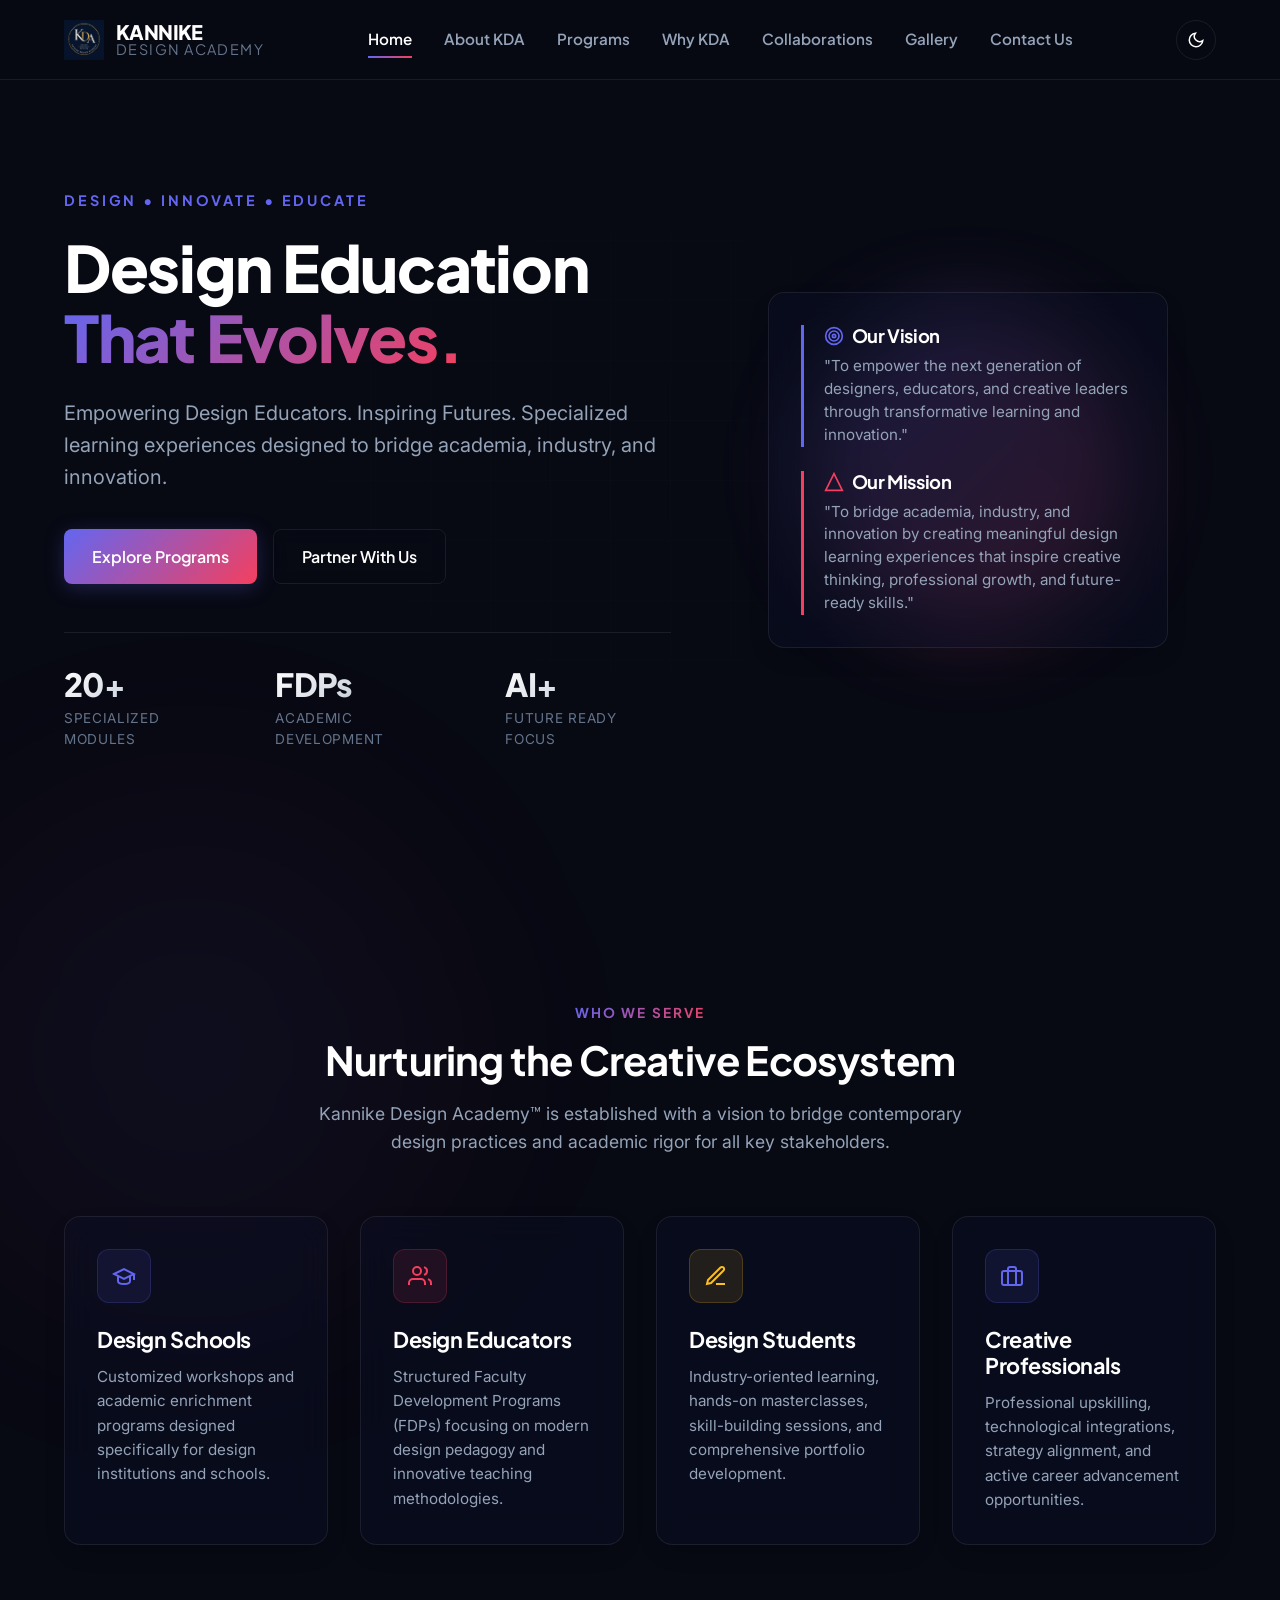
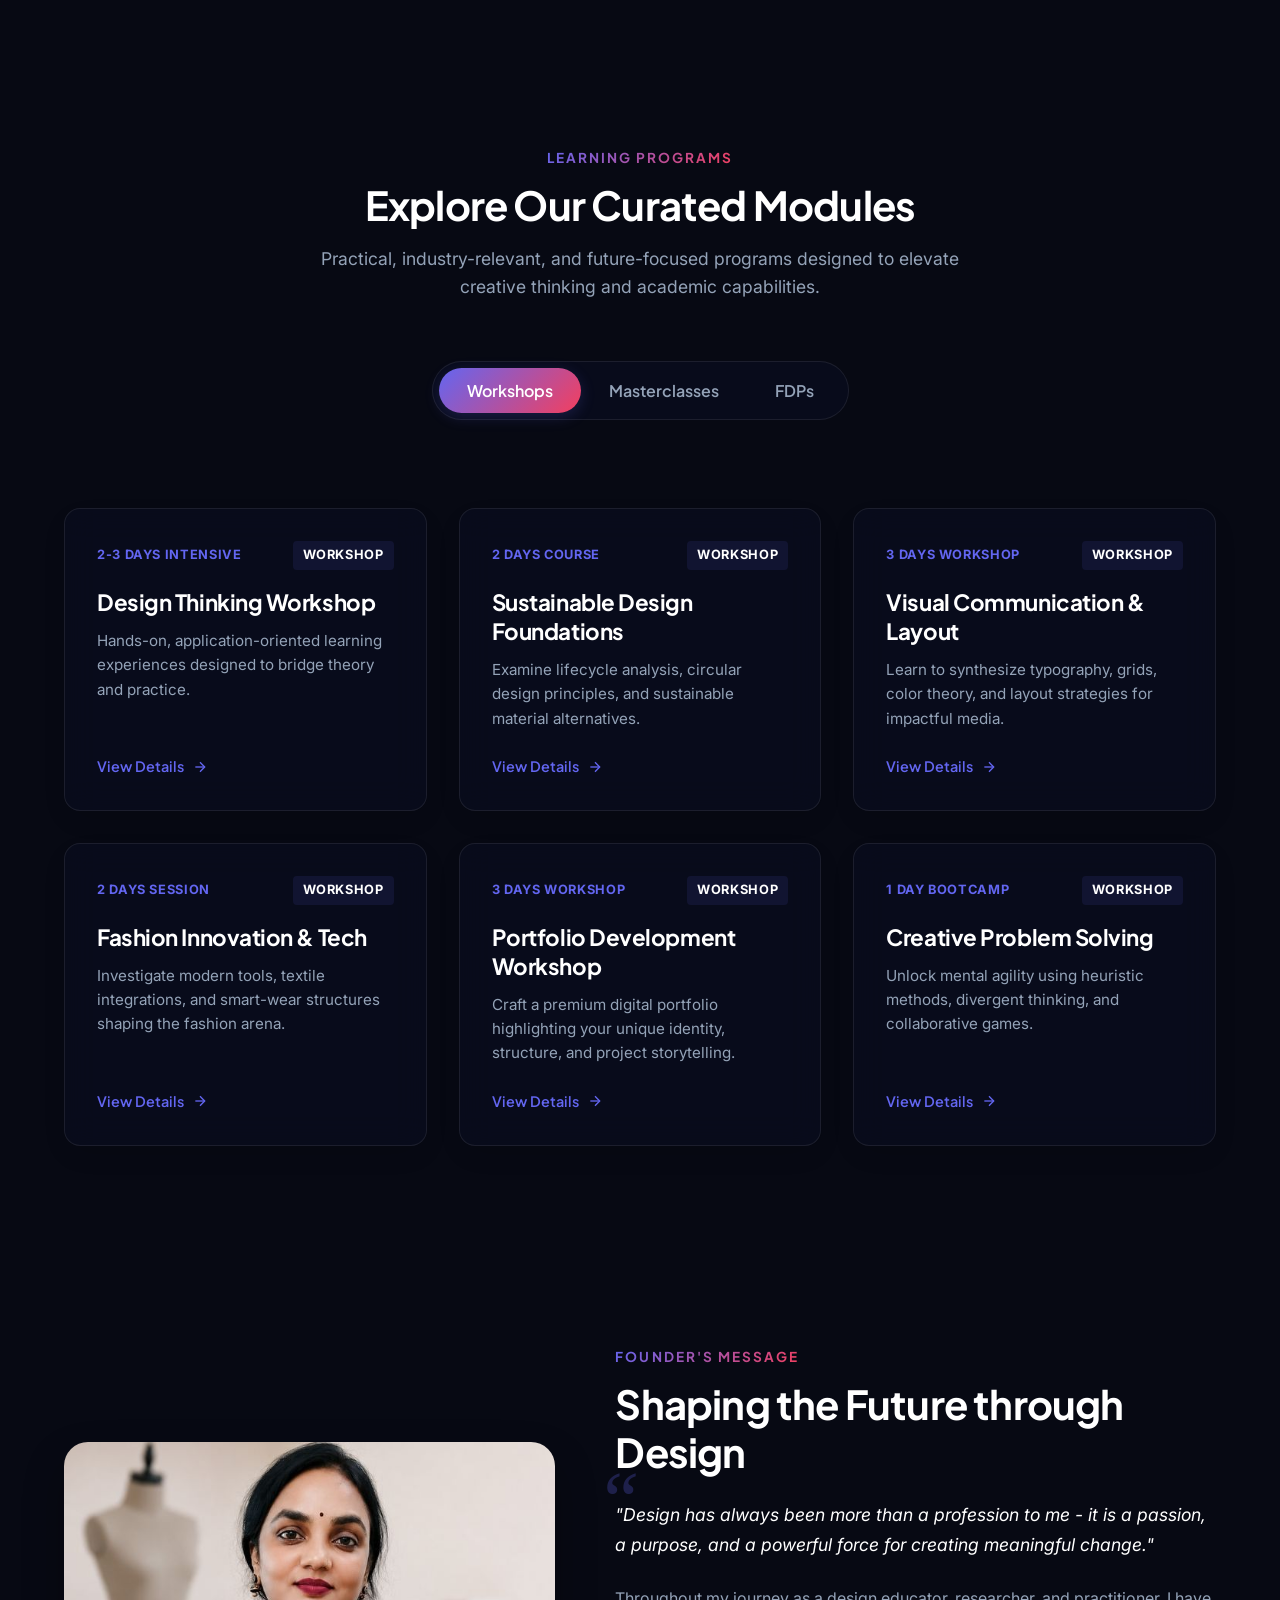
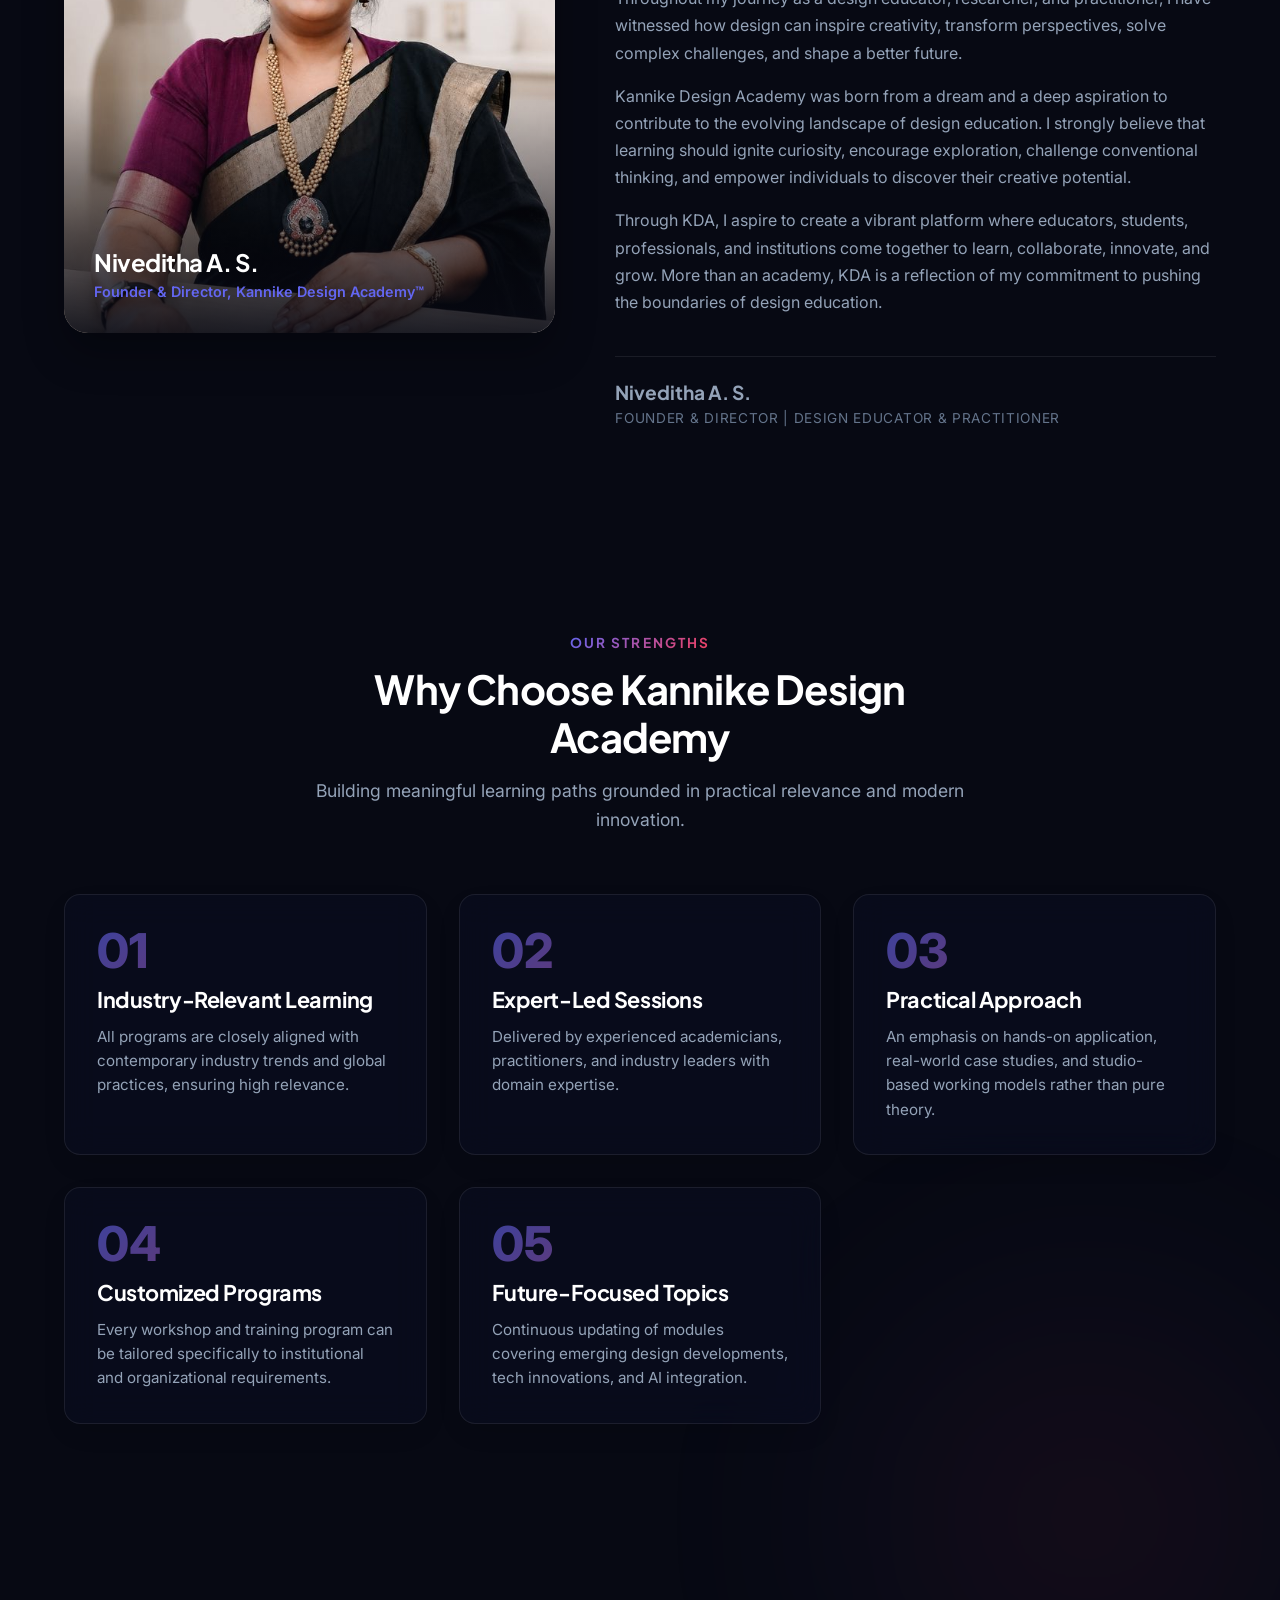
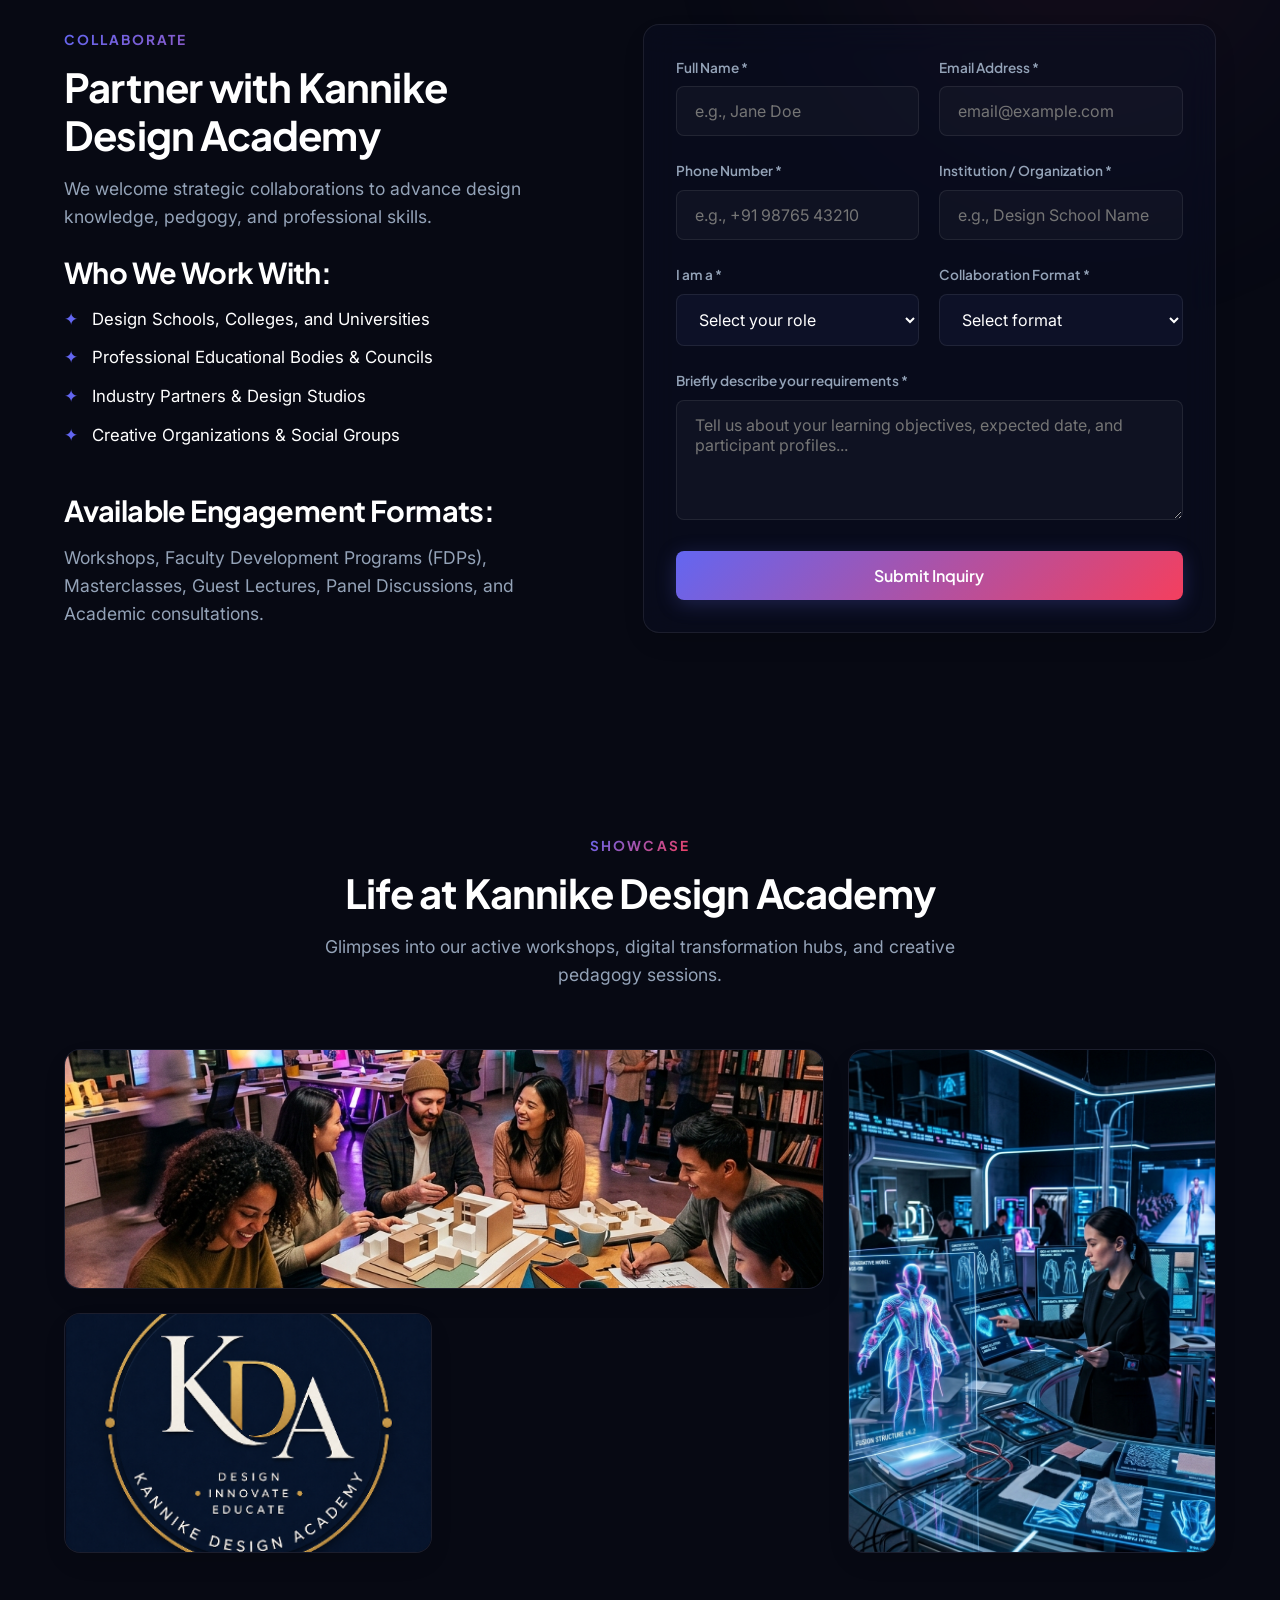
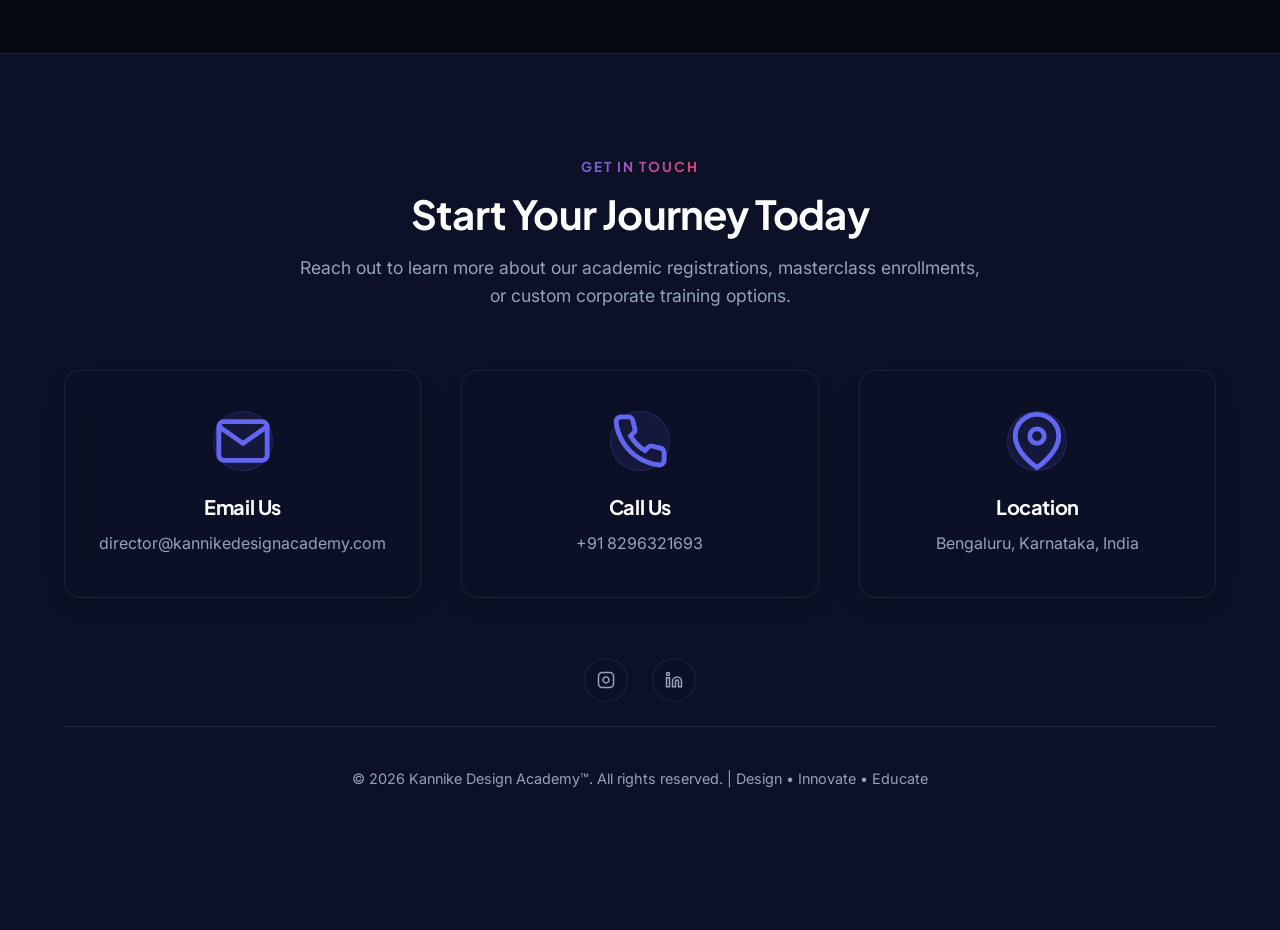
==== commit 3d3f594e: "- -" ====
--- a/index.html
+++ b/index.html
@@ -356,19 +356,26 @@
             <div class="form-row">
               <div class="form-group">
                 <label for="collab-name" class="form-label">Full Name *</label>
-                <input type="text" id="collab-name" class="form-control" required placeholder="Niveditha A. S.">
+                <input type="text" id="collab-name" class="form-control" required placeholder="e.g., Jane Doe">
               </div>
               <div class="form-group">
                 <label for="collab-email" class="form-label">Email Address *</label>
-                <input type="email" id="collab-email" class="form-control" required placeholder="director@kannikedesignacademy.com">
+                <input type="email" id="collab-email" class="form-control" required placeholder="email@example.com">
               </div>
             </div>
             
             <div class="form-row">
               <div class="form-group">
+                <label for="collab-phone" class="form-label">Phone Number *</label>
+                <input type="tel" id="collab-phone" class="form-control" required placeholder="e.g., +91 98765 43210">
+              </div>
+              <div class="form-group">
                 <label for="collab-org" class="form-label">Institution / Organization *</label>
                 <input type="text" id="collab-org" class="form-control" required placeholder="e.g., Design School Name">
               </div>
+            </div>
+            
+            <div class="form-row">
               <div class="form-group">
                 <label for="collab-role" class="form-label">I am a *</label>
                 <select id="collab-role" class="form-control" required style="background-color: var(--bg-secondary);">
@@ -380,18 +387,17 @@
                   <option value="industry">Industry Partner</option>
                 </select>
               </div>
-            </div>
-            
-            <div class="form-group">
-              <label for="collab-format" class="form-label">Collaboration Format *</label>
-              <select id="collab-format" class="form-control" required style="background-color: var(--bg-secondary);">
-                <option value="" disabled selected>Select format</option>
-                <option value="workshop">Custom Workshop</option>
-                <option value="fdp">Faculty Development Program</option>
-                <option value="masterclass">Expert Masterclass</option>
-                <option value="consultation">Academic / Curriculum Consultation</option>
-                <option value="other">Other Collaboration</option>
-              </select>
+              <div class="form-group">
+                <label for="collab-format" class="form-label">Collaboration Format *</label>
+                <select id="collab-format" class="form-control" required style="background-color: var(--bg-secondary);">
+                  <option value="" disabled selected>Select format</option>
+                  <option value="workshop">Custom Workshop</option>
+                  <option value="fdp">Faculty Development Program</option>
+                  <option value="masterclass">Expert Masterclass</option>
+                  <option value="consultation">Academic / Curriculum Consultation</option>
+                  <option value="other">Other Collaboration</option>
+                </select>
+              </div>
             </div>
             
             <div class="form-group">
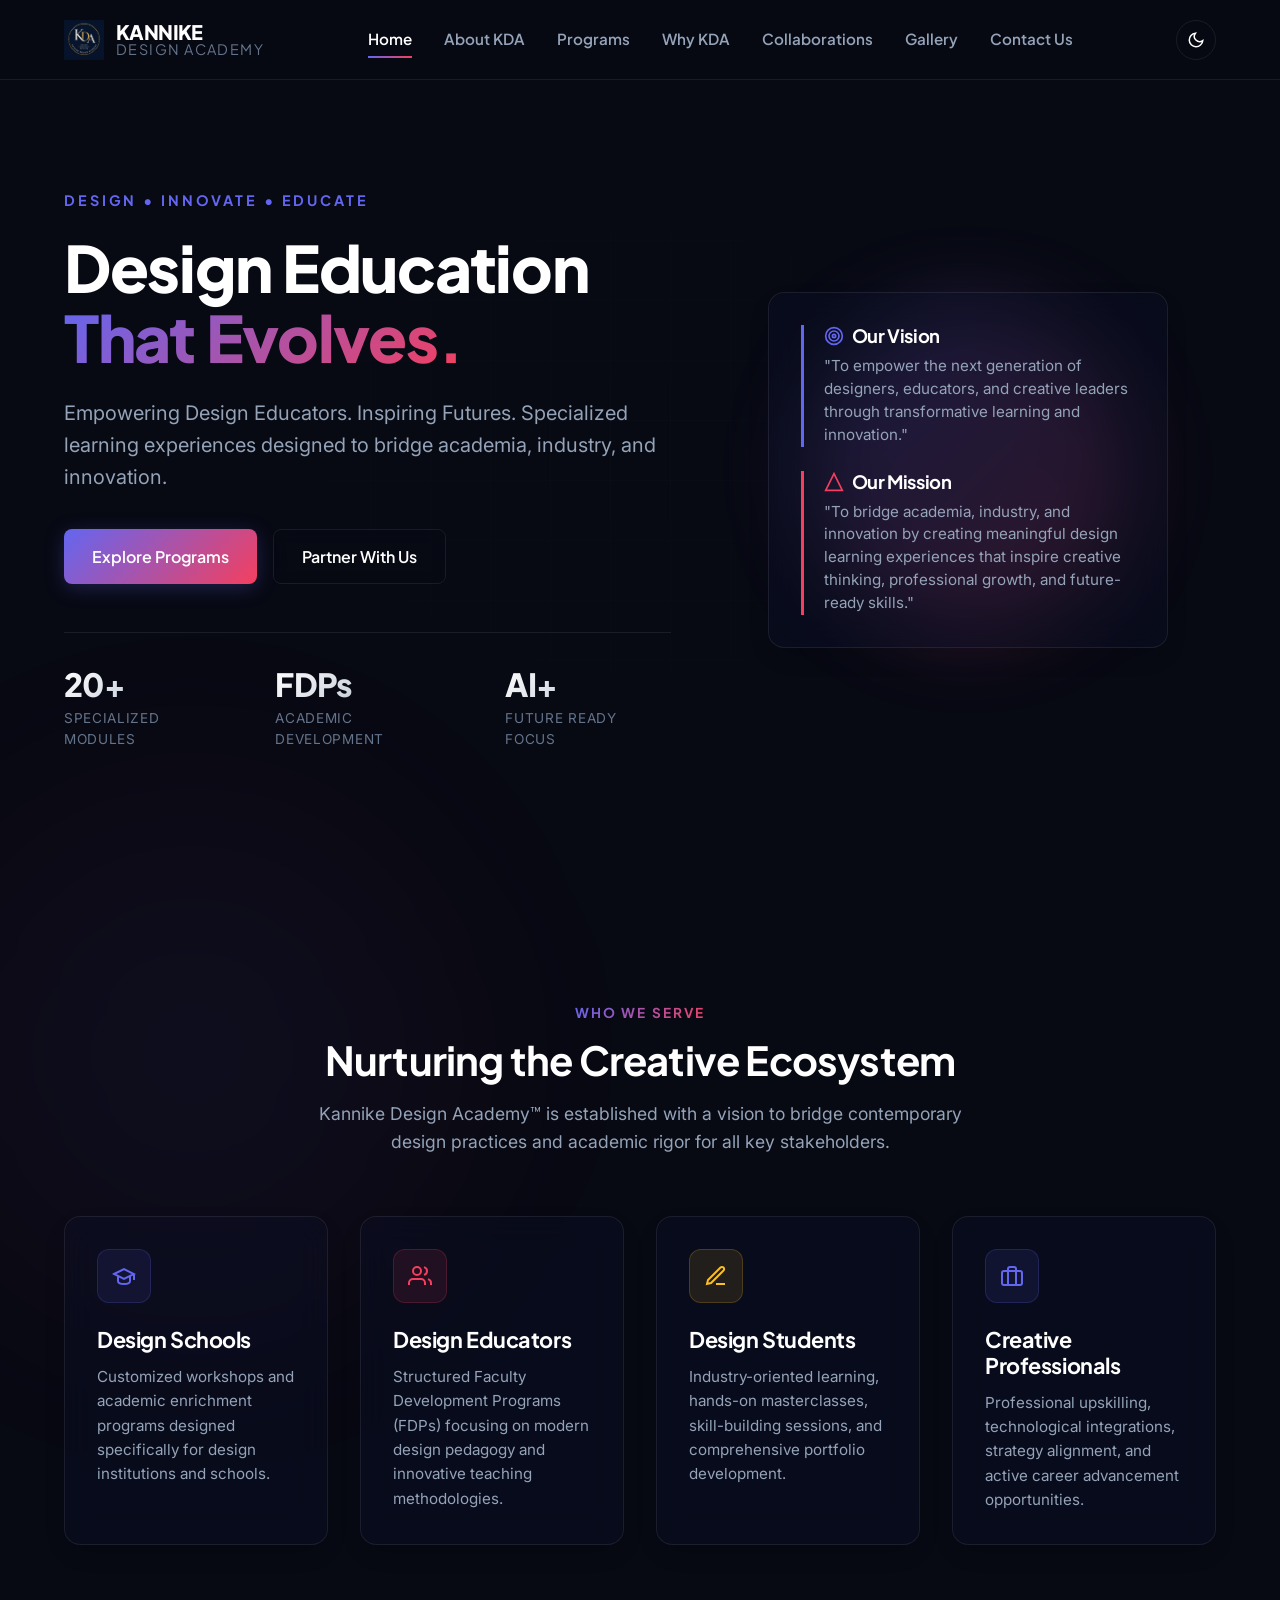
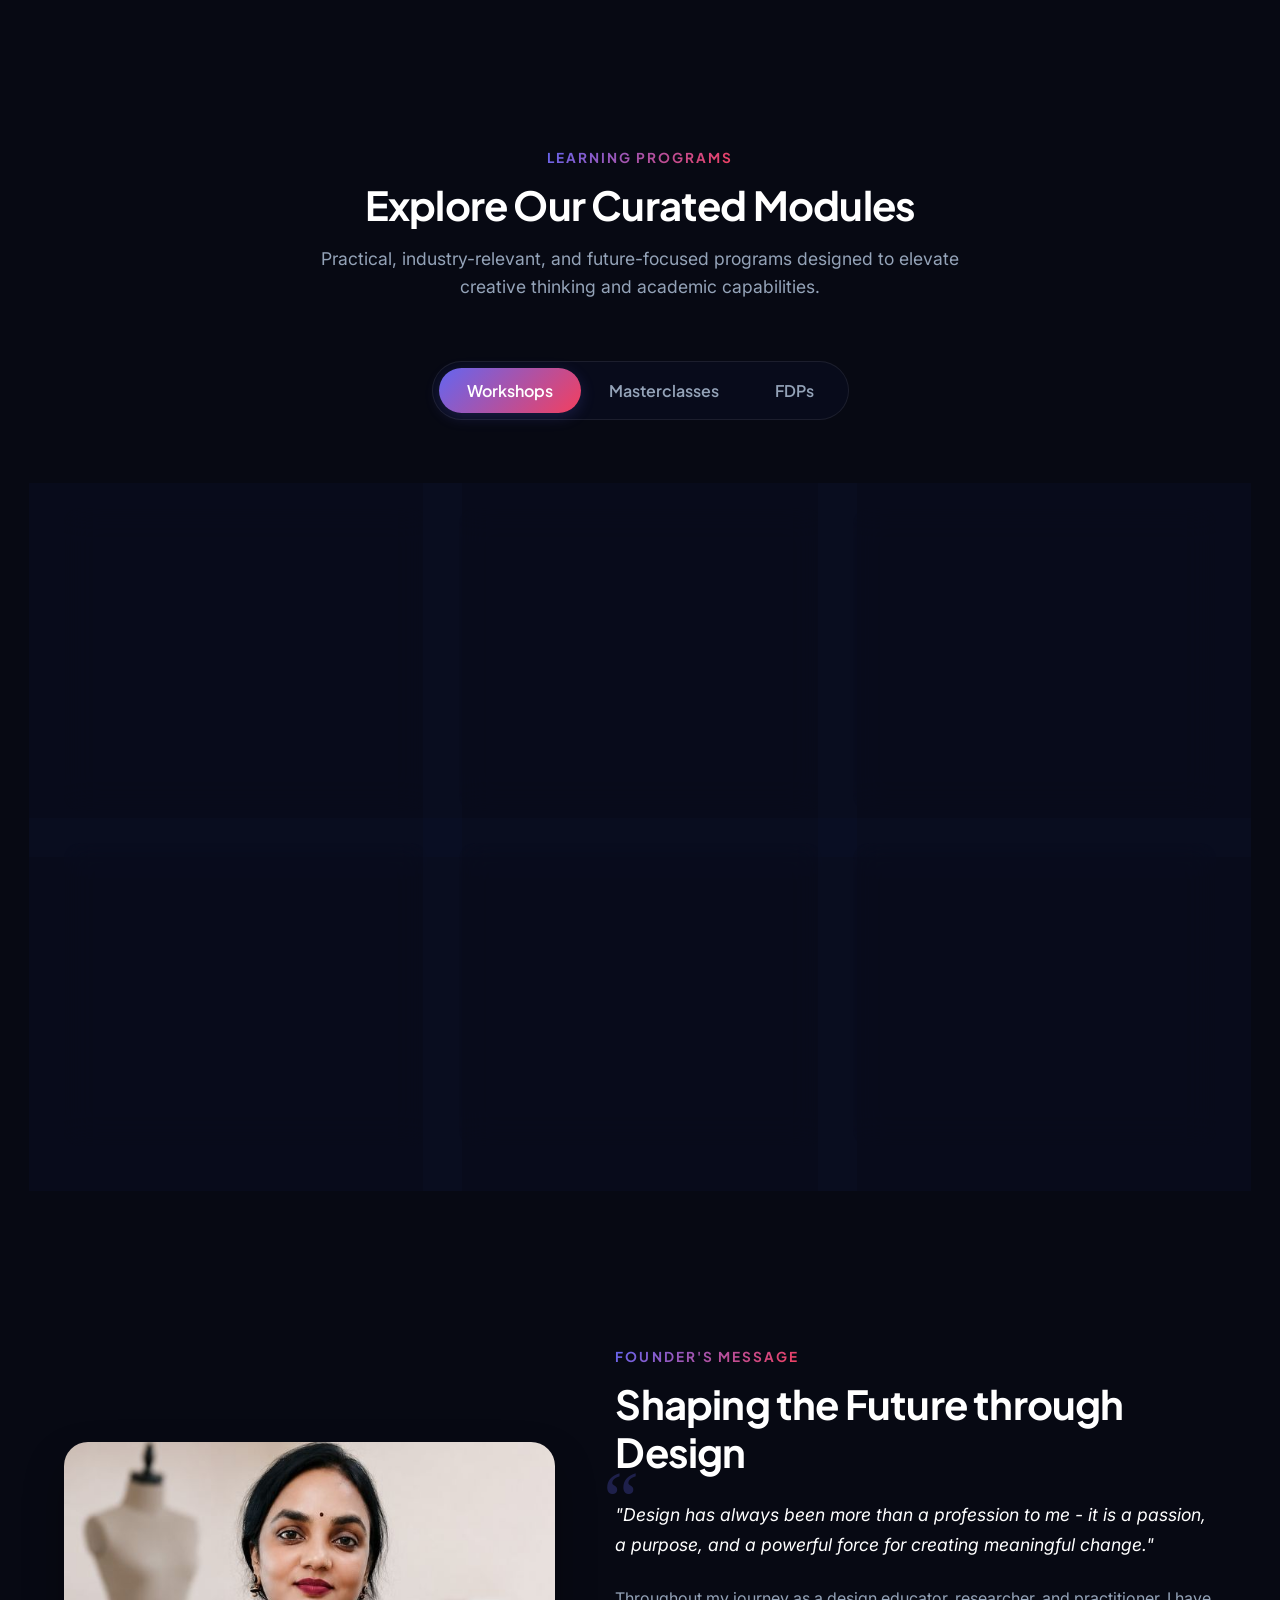
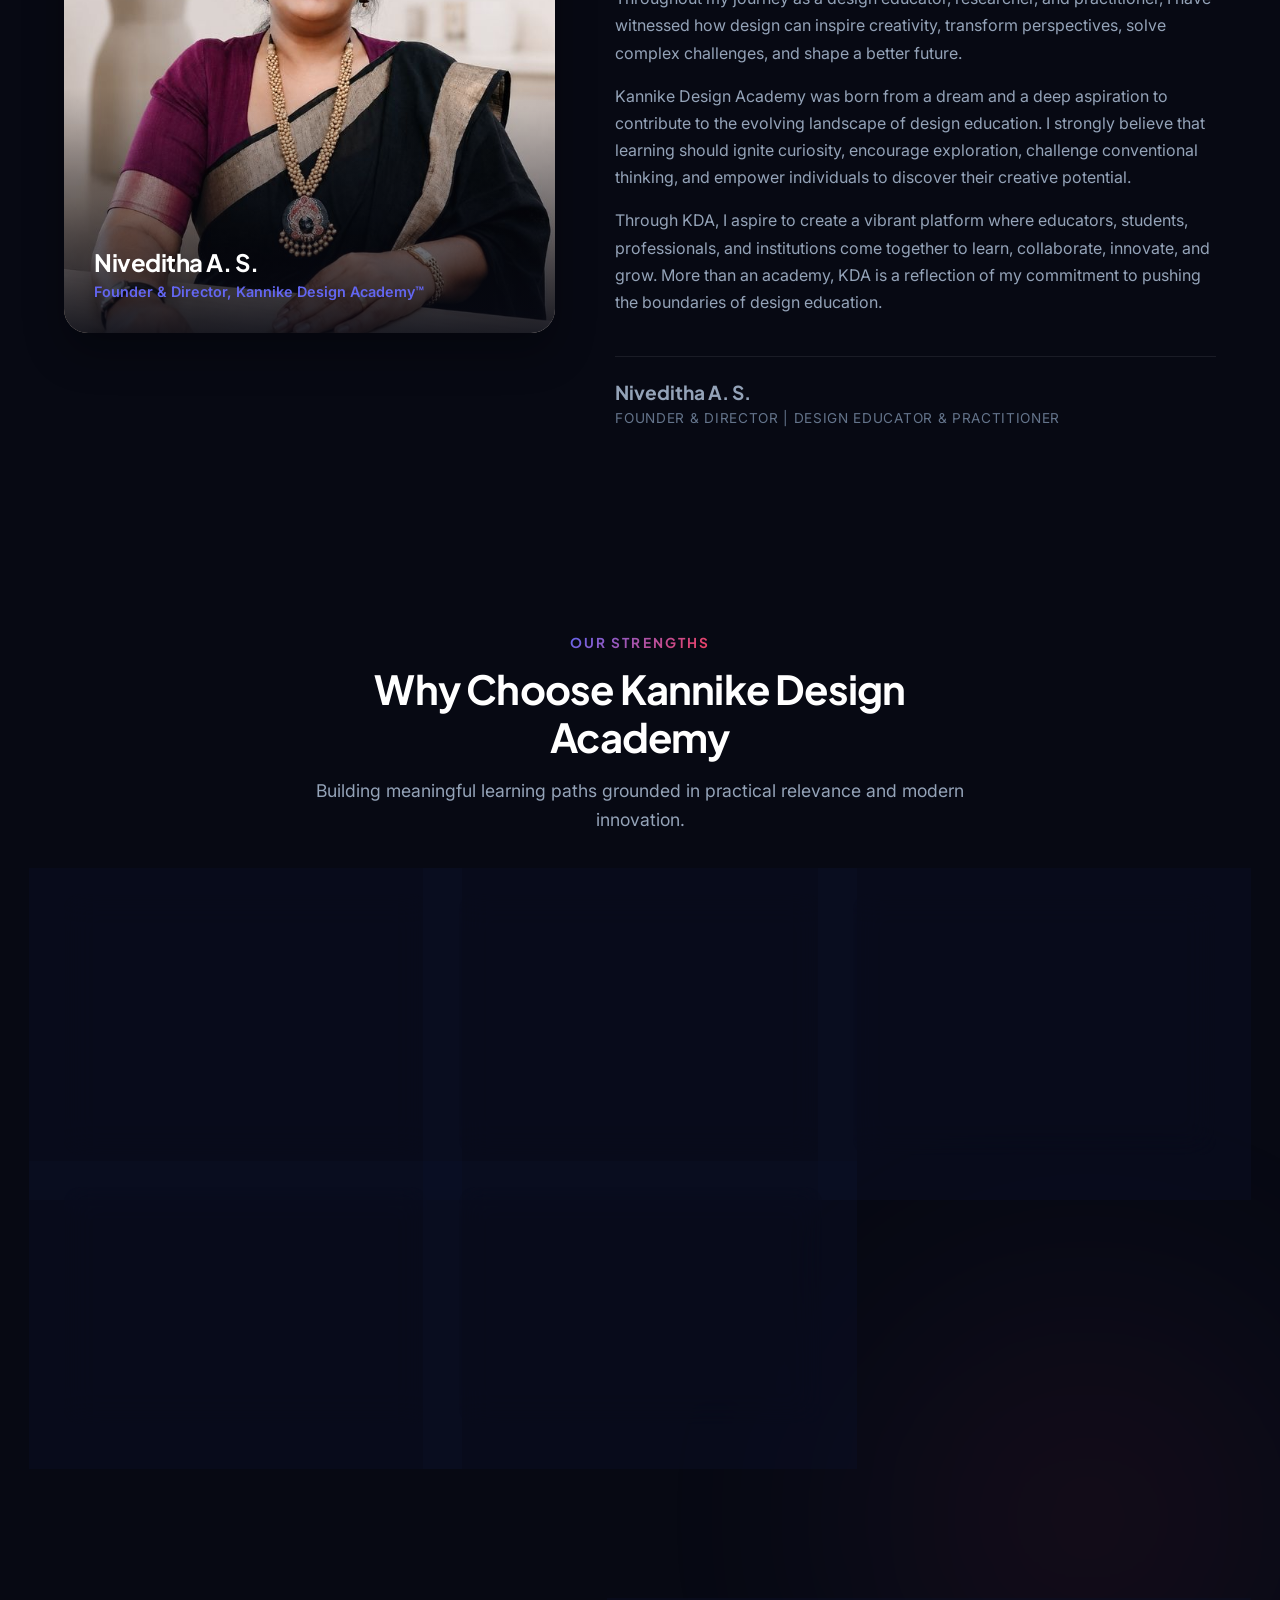
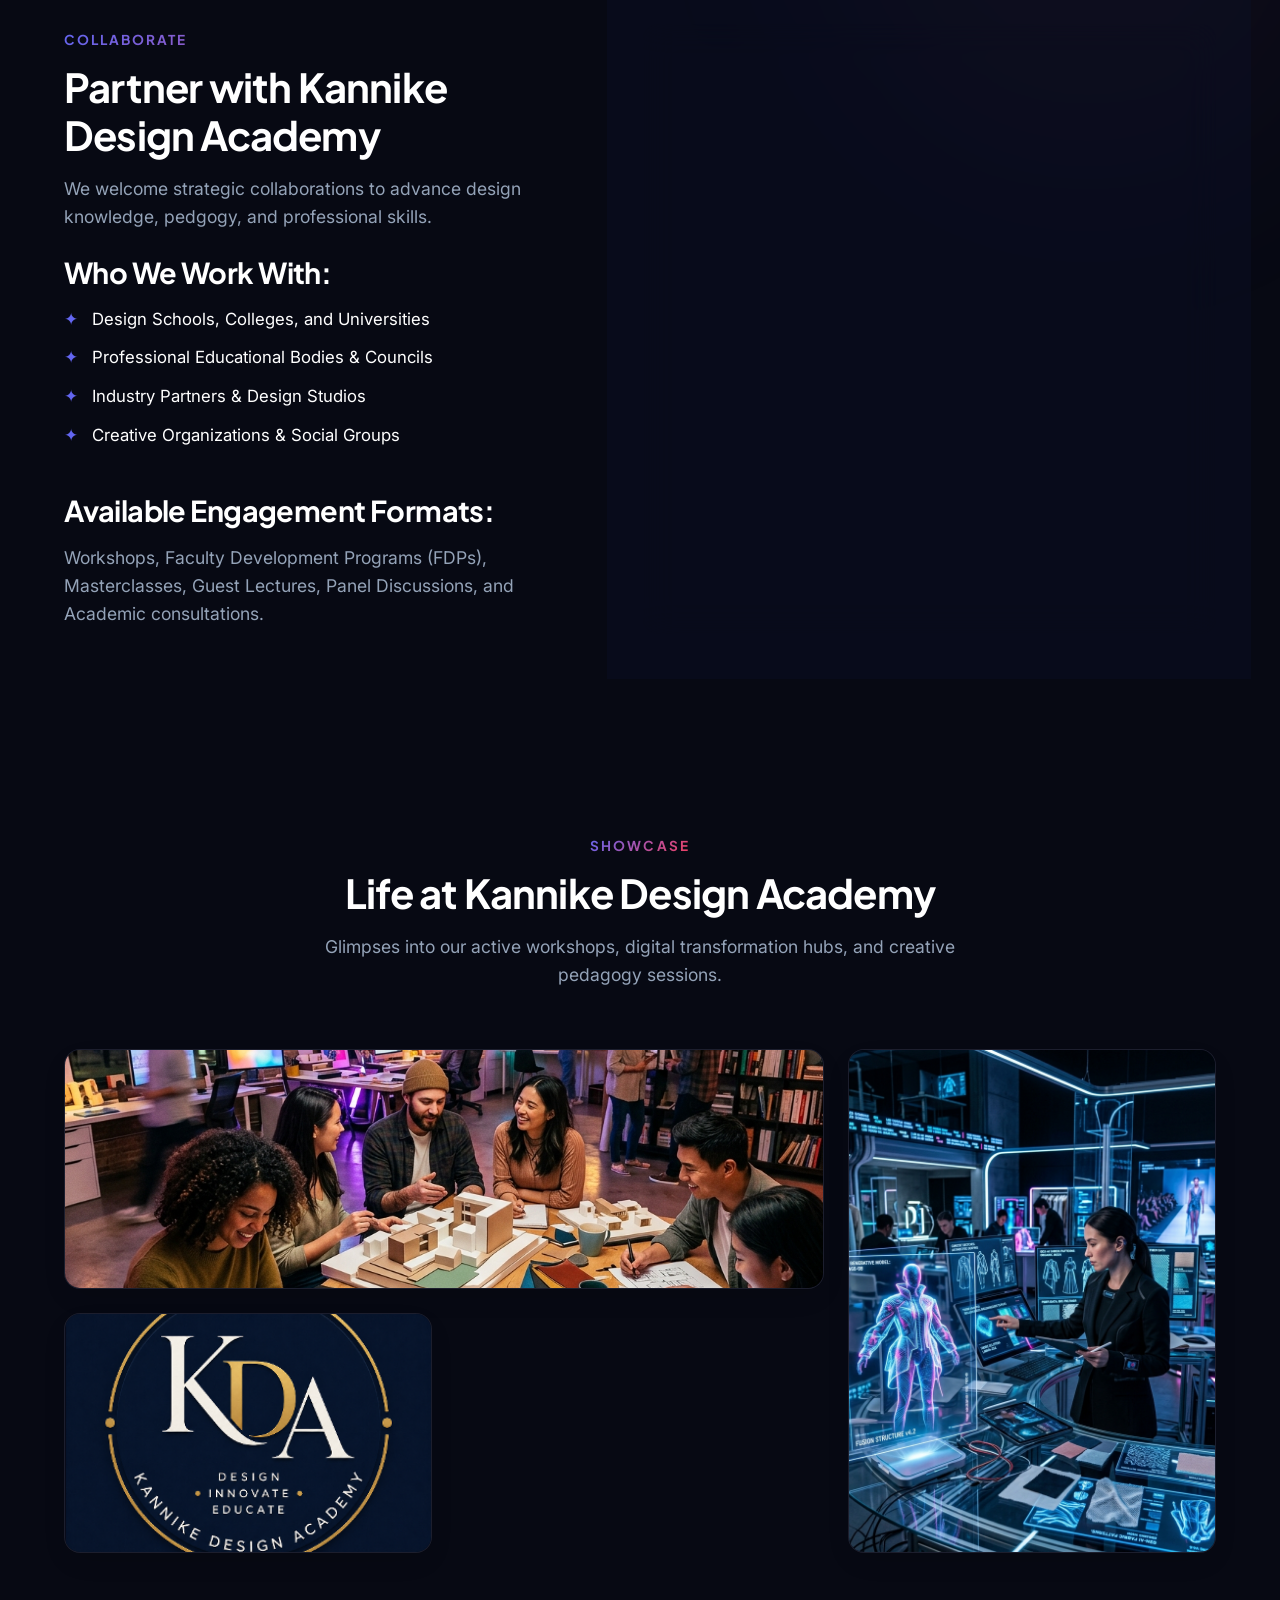
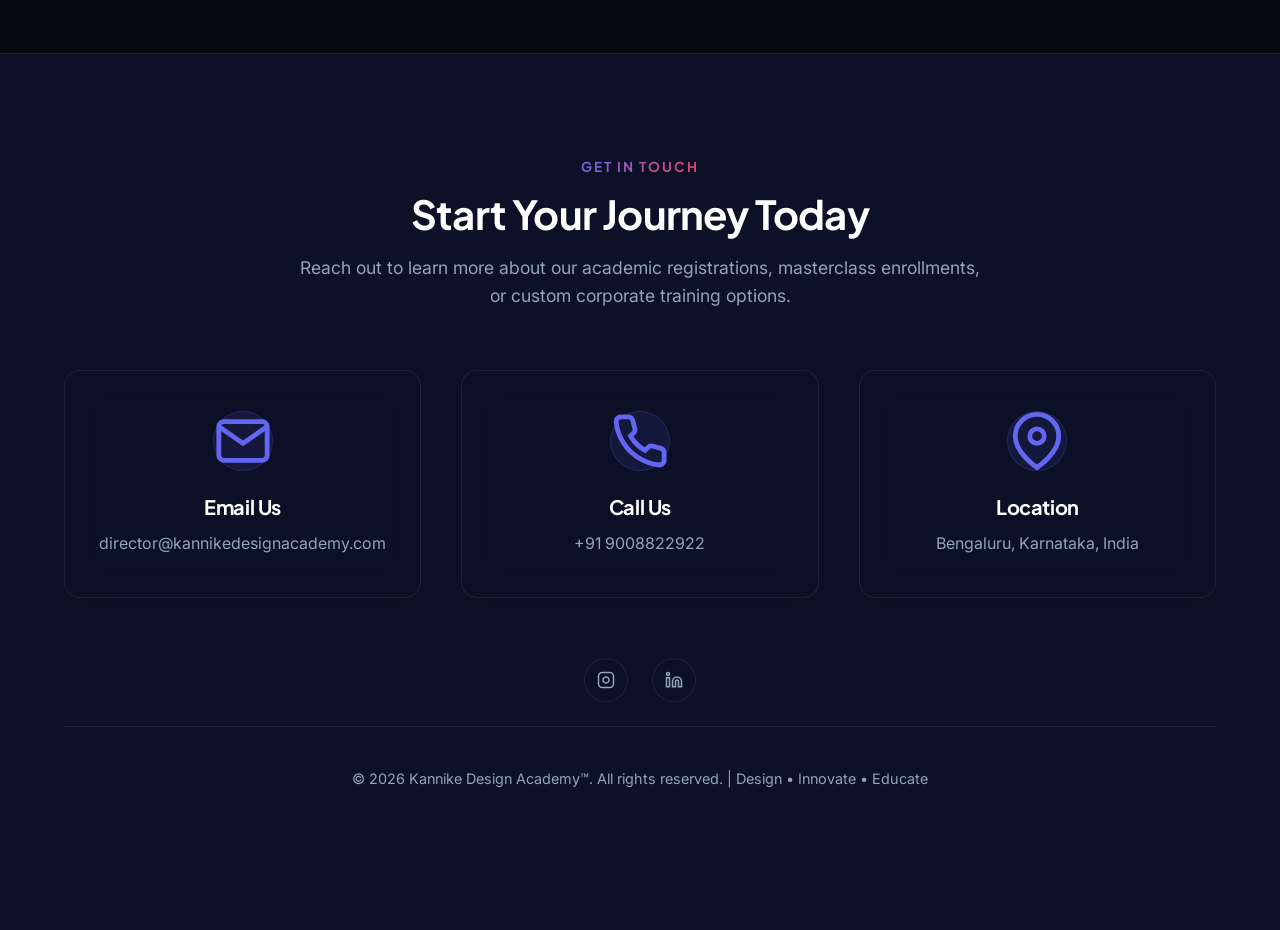
==== commit 929d34d2: "Updated contact number" ====
--- a/index.html
+++ b/index.html
@@ -1,17 +1,20 @@
 <!DOCTYPE html>
 <html lang="en">
+
 <head>
   <meta charset="UTF-8">
   <meta name="viewport" content="width=device-width, initial-scale=1.0">
-  <meta name="description" content="Kannike Design Academy™ (KDA) bridges design academia, industry, and contemporary practice through professional development workshops, masterclasses, and FDPs.">
+  <meta name="description"
+    content="Kannike Design Academy™ (KDA) bridges design academia, industry, and contemporary practice through professional development workshops, masterclasses, and FDPs.">
   <title>Kannike Design Academy | Design • Innovate • Educate</title>
-  
+
   <!-- SEO & Social Icons -->
   <link rel="icon" type="image/png" href="assets/logo.png">
-  
+
   <!-- CSS Stylesheet -->
   <link rel="stylesheet" href="index.css">
 </head>
+
 <body>
 
   <!-- ==========================================
@@ -23,7 +26,7 @@
         <img src="assets/logo.png" alt="KDA Logo" class="logo-img">
         <h1 class="logo-text">KANNIKE<span>DESIGN ACADEMY</span></h1>
       </a>
-      
+
       <nav class="nav-menu" id="nav-menu">
         <a href="#home" class="nav-link active" id="link-home">Home</a>
         <a href="#about" class="nav-link" id="link-about">About KDA</a>
@@ -33,7 +36,7 @@
         <a href="#gallery" class="nav-link" id="link-gallery">Gallery</a>
         <a href="#contact" class="nav-link" id="link-contact">Contact Us</a>
       </nav>
-      
+
       <div class="nav-actions">
         <button class="theme-toggle" id="theme-toggle" aria-label="Toggle Theme">
           <!-- Sun Icon -->
@@ -53,7 +56,7 @@
             <path d="M21 12.79A9 9 0 1 1 11.21 3 7 7 0 0 0 21 12.79z"></path>
           </svg>
         </button>
-        
+
         <button class="burger" id="burger" aria-label="Open Menu">
           <span></span>
           <span></span>
@@ -72,7 +75,8 @@
         <div class="hero-content">
           <span class="hero-tagline">Design • Innovate • Educate</span>
           <h2 class="hero-title">Design Education<br><span class="gradient-text">That Evolves.</span></h2>
-          <p class="hero-desc">Empowering Design Educators. Inspiring Futures. Specialized learning experiences designed to bridge academia, industry, and innovation.</p>
+          <p class="hero-desc">Empowering Design Educators. Inspiring Futures. Specialized learning experiences designed
+            to bridge academia, industry, and innovation.</p>
           <div class="hero-ctas">
             <a href="#programs" class="btn btn-primary" id="cta-explore">Explore Programs</a>
             <a href="#collaborations" class="btn btn-secondary" id="cta-partner">Partner With Us</a>
@@ -92,30 +96,34 @@
             </div>
           </div>
         </div>
-        
+
         <div class="hero-visual">
           <div class="visual-sphere"></div>
           <div class="hero-card glass-card">
             <div class="mission-vision-card">
               <div class="mv-item">
                 <h4>
-                  <svg width="20" height="20" viewBox="0 0 24 24" fill="none" stroke="var(--accent-primary)" stroke-width="2">
+                  <svg width="20" height="20" viewBox="0 0 24 24" fill="none" stroke="var(--accent-primary)"
+                    stroke-width="2">
                     <circle cx="12" cy="12" r="10"></circle>
                     <circle cx="12" cy="12" r="6"></circle>
                     <circle cx="12" cy="12" r="2"></circle>
                   </svg>
                   Our Vision
                 </h4>
-                <p>"To empower the next generation of designers, educators, and creative leaders through transformative learning and innovation."</p>
+                <p>"To empower the next generation of designers, educators, and creative leaders through transformative
+                  learning and innovation."</p>
               </div>
               <div class="mv-item vision">
                 <h4>
-                  <svg width="20" height="20" viewBox="0 0 24 24" fill="none" stroke="var(--accent-secondary)" stroke-width="2">
+                  <svg width="20" height="20" viewBox="0 0 24 24" fill="none" stroke="var(--accent-secondary)"
+                    stroke-width="2">
                     <polygon points="12 2 2 22 22 22"></polygon>
                   </svg>
                   Our Mission
                 </h4>
-                <p>"To bridge academia, industry, and innovation by creating meaningful design learning experiences that inspire creative thinking, professional growth, and future-ready skills."</p>
+                <p>"To bridge academia, industry, and innovation by creating meaningful design learning experiences that
+                  inspire creative thinking, professional growth, and future-ready skills."</p>
               </div>
             </div>
           </div>
@@ -132,9 +140,10 @@
       <div class="section-header">
         <span class="section-tag">Who We Serve</span>
         <h2 class="section-title">Nurturing the Creative Ecosystem</h2>
-        <p class="section-desc">Kannike Design Academy™ is established with a vision to bridge contemporary design practices and academic rigor for all key stakeholders.</p>
-      </div>
-      
+        <p class="section-desc">Kannike Design Academy™ is established with a vision to bridge contemporary design
+          practices and academic rigor for all key stakeholders.</p>
+      </div>
+
       <div class="serve-grid">
         <div class="serve-card glass-card">
           <div class="serve-icon">
@@ -144,9 +153,10 @@
             </svg>
           </div>
           <h3>Design Schools</h3>
-          <p>Customized workshops and academic enrichment programs designed specifically for design institutions and schools.</p>
-        </div>
-        
+          <p>Customized workshops and academic enrichment programs designed specifically for design institutions and
+            schools.</p>
+        </div>
+
         <div class="serve-card glass-card">
           <div class="serve-icon">
             <svg viewBox="0 0 24 24" fill="none" stroke="currentColor" stroke-width="2">
@@ -157,9 +167,10 @@
             </svg>
           </div>
           <h3>Design Educators</h3>
-          <p>Structured Faculty Development Programs (FDPs) focusing on modern design pedagogy and innovative teaching methodologies.</p>
-        </div>
-        
+          <p>Structured Faculty Development Programs (FDPs) focusing on modern design pedagogy and innovative teaching
+            methodologies.</p>
+        </div>
+
         <div class="serve-card glass-card">
           <div class="serve-icon">
             <svg viewBox="0 0 24 24" fill="none" stroke="currentColor" stroke-width="2">
@@ -168,9 +179,10 @@
             </svg>
           </div>
           <h3>Design Students</h3>
-          <p>Industry-oriented learning, hands-on masterclasses, skill-building sessions, and comprehensive portfolio development.</p>
-        </div>
-        
+          <p>Industry-oriented learning, hands-on masterclasses, skill-building sessions, and comprehensive portfolio
+            development.</p>
+        </div>
+
         <div class="serve-card glass-card">
           <div class="serve-icon">
             <svg viewBox="0 0 24 24" fill="none" stroke="currentColor" stroke-width="2">
@@ -179,7 +191,8 @@
             </svg>
           </div>
           <h3>Creative Professionals</h3>
-          <p>Professional upskilling, technological integrations, strategy alignment, and active career advancement opportunities.</p>
+          <p>Professional upskilling, technological integrations, strategy alignment, and active career advancement
+            opportunities.</p>
         </div>
       </div>
     </div>
@@ -193,17 +206,21 @@
       <div class="section-header">
         <span class="section-tag">Learning Programs</span>
         <h2 class="section-title">Explore Our Curated Modules</h2>
-        <p class="section-desc">Practical, industry-relevant, and future-focused programs designed to elevate creative thinking and academic capabilities.</p>
-      </div>
-      
+        <p class="section-desc">Practical, industry-relevant, and future-focused programs designed to elevate creative
+          thinking and academic capabilities.</p>
+      </div>
+
       <div class="programs-container">
         <!-- Tabs Buttons -->
         <div class="tabs-nav" role="tablist">
-          <button class="tab-btn active" id="tab-workshops" role="tab" aria-selected="true" aria-controls="panel-workshops">Workshops</button>
-          <button class="tab-btn" id="tab-masterclasses" role="tab" aria-selected="false" aria-controls="panel-masterclasses">Masterclasses</button>
-          <button class="tab-btn" id="tab-fdps" role="tab" aria-selected="false" aria-controls="panel-fdps">FDPs</button>
-        </div>
-        
+          <button class="tab-btn active" id="tab-workshops" role="tab" aria-selected="true"
+            aria-controls="panel-workshops">Workshops</button>
+          <button class="tab-btn" id="tab-masterclasses" role="tab" aria-selected="false"
+            aria-controls="panel-masterclasses">Masterclasses</button>
+          <button class="tab-btn" id="tab-fdps" role="tab" aria-selected="false"
+            aria-controls="panel-fdps">FDPs</button>
+        </div>
+
         <!-- Subfilters for Masterclasses categories -->
         <div class="subfilters-container" id="masterclass-filters">
           <button class="filter-btn active" data-category="all">All Masterclasses</button>
@@ -213,21 +230,21 @@
           <button class="filter-btn" data-category="communication">Communication Design</button>
           <button class="filter-btn" data-category="product">Product & Innovation</button>
         </div>
-        
+
         <!-- Workshops Panel -->
         <div class="tab-panel active" id="panel-workshops" role="tabpanel" aria-labelledby="tab-workshops">
           <div class="programs-grid" id="grid-workshops">
             <!-- Dynamic Injection or Static Cards for Workshops -->
           </div>
         </div>
-        
+
         <!-- Masterclasses Panel -->
         <div class="tab-panel" id="panel-masterclasses" role="tabpanel" aria-labelledby="tab-masterclasses">
           <div class="programs-grid" id="grid-masterclasses">
             <!-- Dynamic Injection for Masterclasses -->
           </div>
         </div>
-        
+
         <!-- FDPs Panel -->
         <div class="tab-panel" id="panel-fdps" role="tabpanel" aria-labelledby="tab-fdps">
           <div class="programs-grid" id="grid-fdps">
@@ -251,21 +268,28 @@
             <p>Founder & Director, Kannike Design Academy™</p>
           </div>
         </div>
-        
+
         <div class="founder-text">
           <span class="section-tag" style="align-self: flex-start;">Founder's Message</span>
           <h2 class="section-title" style="margin-bottom: 24px;">Shaping the Future through Design</h2>
-          
+
           <blockquote class="founder-quote">
-            "Design has always been more than a profession to me - it is a passion, a purpose, and a powerful force for creating meaningful change."
+            "Design has always been more than a profession to me - it is a passion, a purpose, and a powerful force for
+            creating meaningful change."
           </blockquote>
-          
+
           <div class="founder-paragraphs">
-            <p>Throughout my journey as a design educator, researcher, and practitioner, I have witnessed how design can inspire creativity, transform perspectives, solve complex challenges, and shape a better future.</p>
-            <p>Kannike Design Academy was born from a dream and a deep aspiration to contribute to the evolving landscape of design education. I strongly believe that learning should ignite curiosity, encourage exploration, challenge conventional thinking, and empower individuals to discover their creative potential.</p>
-            <p>Through KDA, I aspire to create a vibrant platform where educators, students, professionals, and institutions come together to learn, collaborate, innovate, and grow. More than an academy, KDA is a reflection of my commitment to pushing the boundaries of design education.</p>
-          </div>
-          
+            <p>Throughout my journey as a design educator, researcher, and practitioner, I have witnessed how design can
+              inspire creativity, transform perspectives, solve complex challenges, and shape a better future.</p>
+            <p>Kannike Design Academy was born from a dream and a deep aspiration to contribute to the evolving
+              landscape of design education. I strongly believe that learning should ignite curiosity, encourage
+              exploration, challenge conventional thinking, and empower individuals to discover their creative
+              potential.</p>
+            <p>Through KDA, I aspire to create a vibrant platform where educators, students, professionals, and
+              institutions come together to learn, collaborate, innovate, and grow. More than an academy, KDA is a
+              reflection of my commitment to pushing the boundaries of design education.</p>
+          </div>
+
           <div class="founder-signature">
             <p class="signature-name">Niveditha A. S.</p>
             <p class="signature-title">Founder & Director | Design Educator & Practitioner</p>
@@ -283,38 +307,43 @@
       <div class="section-header">
         <span class="section-tag">Our Strengths</span>
         <h2 class="section-title">Why Choose Kannike Design Academy</h2>
-        <p class="section-desc">Building meaningful learning paths grounded in practical relevance and modern innovation.</p>
-      </div>
-      
+        <p class="section-desc">Building meaningful learning paths grounded in practical relevance and modern
+          innovation.</p>
+      </div>
+
       <div class="why-grid">
         <div class="why-card glass-card">
           <span class="why-num">01</span>
           <h3>Industry-Relevant Learning</h3>
-          <p>All programs are closely aligned with contemporary industry trends and global practices, ensuring high relevance.</p>
-        </div>
-        
+          <p>All programs are closely aligned with contemporary industry trends and global practices, ensuring high
+            relevance.</p>
+        </div>
+
         <div class="why-card glass-card">
           <span class="why-num">02</span>
           <h3>Expert-Led Sessions</h3>
           <p>Delivered by experienced academicians, practitioners, and industry leaders with domain expertise.</p>
         </div>
-        
+
         <div class="why-card glass-card">
           <span class="why-num">03</span>
           <h3>Practical Approach</h3>
-          <p>An emphasis on hands-on application, real-world case studies, and studio-based working models rather than pure theory.</p>
-        </div>
-        
+          <p>An emphasis on hands-on application, real-world case studies, and studio-based working models rather than
+            pure theory.</p>
+        </div>
+
         <div class="why-card glass-card">
           <span class="why-num">04</span>
           <h3>Customized Programs</h3>
-          <p>Every workshop and training program can be tailored specifically to institutional and organizational requirements.</p>
-        </div>
-        
+          <p>Every workshop and training program can be tailored specifically to institutional and organizational
+            requirements.</p>
+        </div>
+
         <div class="why-card glass-card">
           <span class="why-num">05</span>
           <h3>Future-Focused Topics</h3>
-          <p>Continuous updating of modules covering emerging design developments, tech innovations, and AI integration.</p>
+          <p>Continuous updating of modules covering emerging design developments, tech innovations, and AI integration.
+          </p>
         </div>
       </div>
     </div>
@@ -329,8 +358,9 @@
         <div class="collab-info">
           <span class="section-tag">Collaborate</span>
           <h2 class="section-title">Partner with Kannike Design Academy</h2>
-          <p class="section-desc" style="margin-bottom: 24px;">We welcome strategic collaborations to advance design knowledge, pedgogy, and professional skills.</p>
-          
+          <p class="section-desc" style="margin-bottom: 24px;">We welcome strategic collaborations to advance design
+            knowledge, pedgogy, and professional skills.</p>
+
           <h3>Who We Work With:</h3>
           <ul class="collab-list">
             <li>Design Schools, Colleges, and Universities</li>
@@ -338,20 +368,22 @@
             <li>Industry Partners & Design Studios</li>
             <li>Creative Organizations & Social Groups</li>
           </ul>
-          
+
           <h3>Available Engagement Formats:</h3>
-          <p class="section-desc">Workshops, Faculty Development Programs (FDPs), Masterclasses, Guest Lectures, Panel Discussions, and Academic consultations.</p>
-        </div>
-        
+          <p class="section-desc">Workshops, Faculty Development Programs (FDPs), Masterclasses, Guest Lectures, Panel
+            Discussions, and Academic consultations.</p>
+        </div>
+
         <div class="collab-form-container glass-card">
           <div class="form-alert" id="form-success-alert">
             <svg width="20" height="20" viewBox="0 0 24 24" fill="none" stroke="currentColor" stroke-width="2">
               <path d="M22 11.08V12a10 10 0 1 1-5.93-9.14"></path>
               <polyline points="22 4 12 14.01 9 11.01"></polyline>
             </svg>
-            <span>Thank you! Your collaboration request has been successfully submitted. We will connect with you shortly.</span>
-          </div>
-          
+            <span>Thank you! Your collaboration request has been successfully submitted. We will connect with you
+              shortly.</span>
+          </div>
+
           <form id="collaboration-form">
             <div class="form-row">
               <div class="form-group">
@@ -363,7 +395,7 @@
                 <input type="email" id="collab-email" class="form-control" required placeholder="email@example.com">
               </div>
             </div>
-            
+
             <div class="form-row">
               <div class="form-group">
                 <label for="collab-phone" class="form-label">Phone Number *</label>
@@ -374,7 +406,7 @@
                 <input type="text" id="collab-org" class="form-control" required placeholder="e.g., Design School Name">
               </div>
             </div>
-            
+
             <div class="form-row">
               <div class="form-group">
                 <label for="collab-role" class="form-label">I am a *</label>
@@ -399,13 +431,15 @@
                 </select>
               </div>
             </div>
-            
+
             <div class="form-group">
               <label for="collab-message" class="form-label">Briefly describe your requirements *</label>
-              <textarea id="collab-message" class="form-control" required placeholder="Tell us about your learning objectives, expected date, and participant profiles..."></textarea>
-            </div>
-            
-            <button type="submit" class="btn btn-primary" id="btn-collab-submit" style="width: 100%;">Submit Inquiry</button>
+              <textarea id="collab-message" class="form-control" required
+                placeholder="Tell us about your learning objectives, expected date, and participant profiles..."></textarea>
+            </div>
+
+            <button type="submit" class="btn btn-primary" id="btn-collab-submit" style="width: 100%;">Submit
+              Inquiry</button>
           </form>
         </div>
       </div>
@@ -420,9 +454,10 @@
       <div class="section-header">
         <span class="section-tag">Showcase</span>
         <h2 class="section-title">Life at Kannike Design Academy</h2>
-        <p class="section-desc">Glimpses into our active workshops, digital transformation hubs, and creative pedagogy sessions.</p>
-      </div>
-      
+        <p class="section-desc">Glimpses into our active workshops, digital transformation hubs, and creative pedagogy
+          sessions.</p>
+      </div>
+
       <div class="gallery-grid">
         <div class="gallery-item wide glass-card" style="padding: 0;">
           <img src="assets/gallery1.png" alt="Collaborative design workshop in progress" class="gallery-img">
@@ -431,7 +466,7 @@
             <p>Practical and team-based creative problem solving.</p>
           </div>
         </div>
-        
+
         <div class="gallery-item tall glass-card" style="padding: 0;">
           <img src="assets/gallery2.png" alt="Generative AI research station" class="gallery-img">
           <div class="gallery-overlay">
@@ -439,7 +474,7 @@
             <p>Integrating advanced technology into design workflows.</p>
           </div>
         </div>
-        
+
         <div class="gallery-item glass-card" style="padding: 0;">
           <img src="assets/logo.png" alt="Brand Identity details" class="gallery-img">
           <div class="gallery-overlay">
@@ -459,9 +494,10 @@
       <div class="section-header">
         <span class="section-tag">Get In Touch</span>
         <h2 class="section-title">Start Your Journey Today</h2>
-        <p class="section-desc">Reach out to learn more about our academic registrations, masterclass enrollments, or custom corporate training options.</p>
-      </div>
-      
+        <p class="section-desc">Reach out to learn more about our academic registrations, masterclass enrollments, or
+          custom corporate training options.</p>
+      </div>
+
       <div class="contact-grid">
         <div class="contact-card glass-card">
           <div class="contact-icon">
@@ -473,17 +509,19 @@
           <h3>Email Us</h3>
           <p><a href="mailto:director@kannikedesignacademy.com">director@kannikedesignacademy.com</a></p>
         </div>
-        
+
         <div class="contact-card glass-card">
           <div class="contact-icon">
             <svg viewBox="0 0 24 24" fill="none" stroke="currentColor" stroke-width="2">
-              <path d="M22 16.92v3a2 2 0 0 1-2.18 2 19.79 19.79 0 0 1-8.63-3.07 19.5 19.5 0 0 1-6-6 19.79 19.79 0 0 1-3.07-8.67A2 2 0 0 1 4.11 2h3a2 2 0 0 1 2 1.72 12.84 12.84 0 0 0 .7 2.81 2 2 0 0 1-.45 2.11L8.09 9.91a16 16 0 0 0 6 6l1.27-1.27a2 2 0 0 1 2.11-.45 12.84 12.84 0 0 0 2.81.7A2 2 0 0 1 22 16.92z"></path>
+              <path
+                d="M22 16.92v3a2 2 0 0 1-2.18 2 19.79 19.79 0 0 1-8.63-3.07 19.5 19.5 0 0 1-6-6 19.79 19.79 0 0 1-3.07-8.67A2 2 0 0 1 4.11 2h3a2 2 0 0 1 2 1.72 12.84 12.84 0 0 0 .7 2.81 2 2 0 0 1-.45 2.11L8.09 9.91a16 16 0 0 0 6 6l1.27-1.27a2 2 0 0 1 2.11-.45 12.84 12.84 0 0 0 2.81.7A2 2 0 0 1 22 16.92z">
+              </path>
             </svg>
           </div>
           <h3>Call Us</h3>
-          <p><a href="tel:+918296321693">+91 8296321693</a></p>
-        </div>
-        
+          <p><a href="tel:+919008822922">+91 9008822922</a></p>
+        </div>
+
         <div class="contact-card glass-card">
           <div class="contact-icon">
             <svg viewBox="0 0 24 24" fill="none" stroke="currentColor" stroke-width="2">
@@ -495,16 +533,18 @@
           <p>Bengaluru, Karnataka, India</p>
         </div>
       </div>
-      
+
       <div class="footer-socials">
-        <a href="https://instagram.com/kannikedesignacademy" target="_blank" rel="noopener noreferrer" class="social-link" aria-label="Instagram">
+        <a href="https://instagram.com/kannikedesignacademy" target="_blank" rel="noopener noreferrer"
+          class="social-link" aria-label="Instagram">
           <svg viewBox="0 0 24 24" fill="none" stroke="currentColor" stroke-width="2">
             <rect x="2" y="2" width="20" height="20" rx="5" ry="5"></rect>
             <path d="M16 11.37A4 4 0 1 1 12.63 8 4 4 0 0 1 16 11.37z"></path>
             <line x1="17.5" y1="6.5" x2="17.51" y2="6.5"></line>
           </svg>
         </a>
-        <a href="https://www.linkedin.com/in/kannike-design-academy-aa9038416/" target="_blank" rel="noopener noreferrer" class="social-link" aria-label="LinkedIn">
+        <a href="https://www.linkedin.com/in/kannike-design-academy-aa9038416/" target="_blank"
+          rel="noopener noreferrer" class="social-link" aria-label="LinkedIn">
           <svg viewBox="0 0 24 24" fill="none" stroke="currentColor" stroke-width="2">
             <path d="M16 8a6 6 0 0 1 6 6v7h-4v-7a2 2 0 0 0-2-2 2 2 0 0 0-2 2v7h-4v-7a6 6 0 0 1 6-6z"></path>
             <rect x="2" y="9" width="4" height="12"></rect>
@@ -512,7 +552,7 @@
           </svg>
         </a>
       </div>
-      
+
       <footer class="footer">
         <p>&copy; 2026 Kannike Design Academy™. All rights reserved. | Design • Innovate • Educate</p>
       </footer>
@@ -548,4 +588,5 @@
   <!-- JavaScript -->
   <script src="index.js"></script>
 </body>
-</html>
+
+</html>
